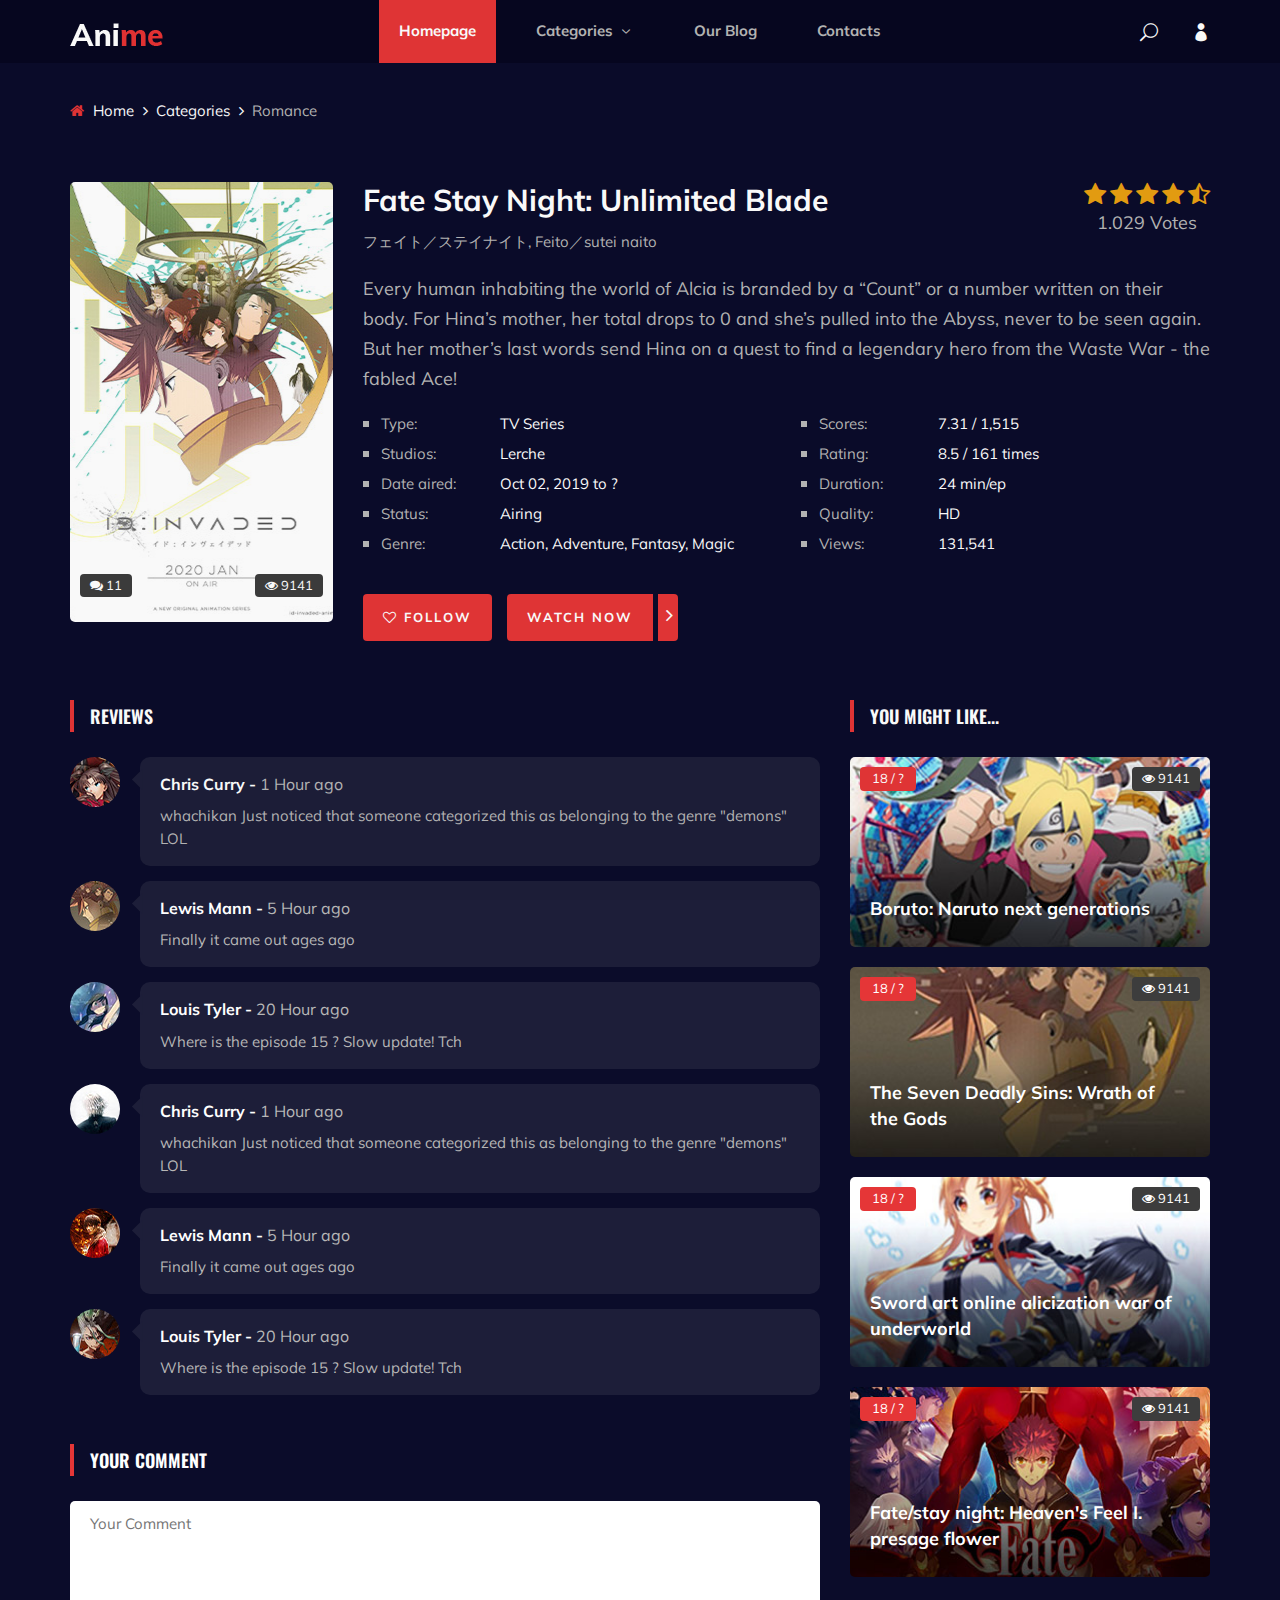
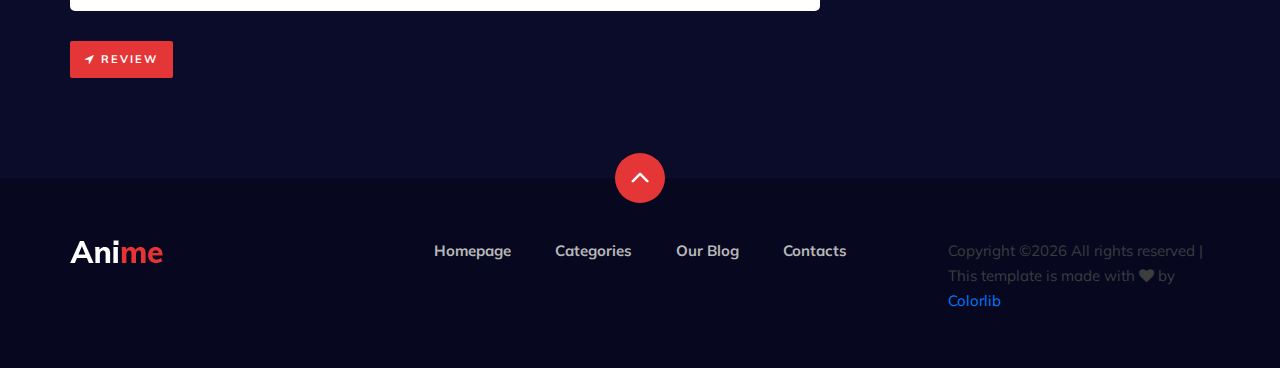
==== anime-main/anime-details.html @ 2449ab78 "editing work" ====
<!DOCTYPE html>
<html lang="zxx">

<head>
    <meta charset="UTF-8">
    <meta name="description" content="Anime Template">
    <meta name="keywords" content="Anime, unica, creative, html">
    <meta name="viewport" content="width=device-width, initial-scale=1.0">
    <meta http-equiv="X-UA-Compatible" content="ie=edge">
    <title>Anime | Template</title>

    <!-- Google Font -->
    <link href="https://fonts.googleapis.com/css2?family=Oswald:wght@300;400;500;600;700&display=swap" rel="stylesheet">
    <link href="https://fonts.googleapis.com/css2?family=Mulish:wght@300;400;500;600;700;800;900&display=swap"
    rel="stylesheet">

    <!-- Css Styles -->
    <link rel="stylesheet" href="css/bootstrap.min.css" type="text/css">
    <link rel="stylesheet" href="css/font-awesome.min.css" type="text/css">
    <link rel="stylesheet" href="css/elegant-icons.css" type="text/css">
    <link rel="stylesheet" href="css/plyr.css" type="text/css">
    <link rel="stylesheet" href="css/nice-select.css" type="text/css">
    <link rel="stylesheet" href="css/owl.carousel.min.css" type="text/css">
    <link rel="stylesheet" href="css/slicknav.min.css" type="text/css">
    <link rel="stylesheet" href="css/style.css" type="text/css">
</head>

<body>
    <!-- Page Preloder -->
    <div id="preloder">
        <div class="loader"></div>
    </div>

    <!-- Header Section Begin -->
    <header class="header">
        <div class="container">
            <div class="row">
                <div class="col-lg-2">
                    <div class="header__logo">
                        <a href="./index.html">
                            <img src="img/logo.png" alt="">
                        </a>
                    </div>
                </div>
                <div class="col-lg-8">
                    <div class="header__nav">
                        <nav class="header__menu mobile-menu">
                            <ul>
                                <li class="active"><a href="./index.html">Homepage</a></li>
                                <li><a href="./categories.html">Categories <span class="arrow_carrot-down"></span></a>
                                    <ul class="dropdown">
                                        <li><a href="./categories.html">Categories</a></li>
                                        <li><a href="./anime-details.html">Anime Details</a></li>
                                        <li><a href="./anime-watching.html">Anime Watching</a></li>
                                        <li><a href="./blog-details.html">Blog Details</a></li>
                                        <li><a href="./signup.html">Sign Up</a></li>
                                        <li><a href="./login.html">Login</a></li>
                                    </ul>
                                </li>
                                <li><a href="./blog.html">Our Blog</a></li>
                                <li><a href="#">Contacts</a></li>
                            </ul>
                        </nav>
                    </div>
                </div>
                <div class="col-lg-2">
                    <div class="header__right">
                        <a href="#" class="search-switch"><span class="icon_search"></span></a>
                        <a href="./login.html"><span class="icon_profile"></span></a>
                    </div>
                </div>
            </div>
            <div id="mobile-menu-wrap"></div>
        </div>
    </header>
    <!-- Header End -->

    <!-- Breadcrumb Begin -->
    <div class="breadcrumb-option">
        <div class="container">
            <div class="row">
                <div class="col-lg-12">
                    <div class="breadcrumb__links">
                        <a href="./index.html"><i class="fa fa-home"></i> Home</a>
                        <a href="./categories.html">Categories</a>
                        <span>Romance</span>
                    </div>
                </div>
            </div>
        </div>
    </div>
    <!-- Breadcrumb End -->

    <!-- Anime Section Begin -->
    <section class="anime-details spad">
        <div class="container">
            <div class="anime__details__content">
                <div class="row">
                    <div class="col-lg-3">
                        <div class="anime__details__pic set-bg" data-setbg="img/anime/details-pic.jpg">
                            <div class="comment"><i class="fa fa-comments"></i> 11</div>
                            <div class="view"><i class="fa fa-eye"></i> 9141</div>
                        </div>
                    </div>
                    <div class="col-lg-9">
                        <div class="anime__details__text">
                            <div class="anime__details__title">
                                <h3>Fate Stay Night: Unlimited Blade</h3>
                                <span>フェイト／ステイナイト, Feito／sutei naito</span>
                            </div>
                            <div class="anime__details__rating">
                                <div class="rating">
                                    <a href="#"><i class="fa fa-star"></i></a>
                                    <a href="#"><i class="fa fa-star"></i></a>
                                    <a href="#"><i class="fa fa-star"></i></a>
                                    <a href="#"><i class="fa fa-star"></i></a>
                                    <a href="#"><i class="fa fa-star-half-o"></i></a>
                                </div>
                                <span>1.029 Votes</span>
                            </div>
                            <p>Every human inhabiting the world of Alcia is branded by a “Count” or a number written on
                                their body. For Hina’s mother, her total drops to 0 and she’s pulled into the Abyss,
                                never to be seen again. But her mother’s last words send Hina on a quest to find a
                            legendary hero from the Waste War - the fabled Ace!</p>
                            <div class="anime__details__widget">
                                <div class="row">
                                    <div class="col-lg-6 col-md-6">
                                        <ul>
                                            <li><span>Type:</span> TV Series</li>
                                            <li><span>Studios:</span> Lerche</li>
                                            <li><span>Date aired:</span> Oct 02, 2019 to ?</li>
                                            <li><span>Status:</span> Airing</li>
                                            <li><span>Genre:</span> Action, Adventure, Fantasy, Magic</li>
                                        </ul>
                                    </div>
                                    <div class="col-lg-6 col-md-6">
                                        <ul>
                                            <li><span>Scores:</span> 7.31 / 1,515</li>
                                            <li><span>Rating:</span> 8.5 / 161 times</li>
                                            <li><span>Duration:</span> 24 min/ep</li>
                                            <li><span>Quality:</span> HD</li>
                                            <li><span>Views:</span> 131,541</li>
                                        </ul>
                                    </div>
                                </div>
                            </div>
                            <div class="anime__details__btn">
                                <a href="#" class="follow-btn"><i class="fa fa-heart-o"></i> Follow</a>
                                <a href="#" class="watch-btn"><span>Watch Now</span> <i
                                    class="fa fa-angle-right"></i></a>
                                </div>
                            </div>
                        </div>
                    </div>
                </div>
                <div class="row">
                    <div class="col-lg-8 col-md-8">
                        <div class="anime__details__review">
                            <div class="section-title">
                                <h5>Reviews</h5>
                            </div>
                            <div class="anime__review__item">
                                <div class="anime__review__item__pic">
                                    <img src="img/anime/review-1.jpg" alt="">
                                </div>
                                <div class="anime__review__item__text">
                                    <h6>Chris Curry - <span>1 Hour ago</span></h6>
                                    <p>whachikan Just noticed that someone categorized this as belonging to the genre
                                    "demons" LOL</p>
                                </div>
                            </div>
                            <div class="anime__review__item">
                                <div class="anime__review__item__pic">
                                    <img src="img/anime/review-2.jpg" alt="">
                                </div>
                                <div class="anime__review__item__text">
                                    <h6>Lewis Mann - <span>5 Hour ago</span></h6>
                                    <p>Finally it came out ages ago</p>
                                </div>
                            </div>
                            <div class="anime__review__item">
                                <div class="anime__review__item__pic">
                                    <img src="img/anime/review-3.jpg" alt="">
                                </div>
                                <div class="anime__review__item__text">
                                    <h6>Louis Tyler - <span>20 Hour ago</span></h6>
                                    <p>Where is the episode 15 ? Slow update! Tch</p>
                                </div>
                            </div>
                            <div class="anime__review__item">
                                <div class="anime__review__item__pic">
                                    <img src="img/anime/review-4.jpg" alt="">
                                </div>
                                <div class="anime__review__item__text">
                                    <h6>Chris Curry - <span>1 Hour ago</span></h6>
                                    <p>whachikan Just noticed that someone categorized this as belonging to the genre
                                    "demons" LOL</p>
                                </div>
                            </div>
                            <div class="anime__review__item">
                                <div class="anime__review__item__pic">
                                    <img src="img/anime/review-5.jpg" alt="">
                                </div>
                                <div class="anime__review__item__text">
                                    <h6>Lewis Mann - <span>5 Hour ago</span></h6>
                                    <p>Finally it came out ages ago</p>
                                </div>
                            </div>
                            <div class="anime__review__item">
                                <div class="anime__review__item__pic">
                                    <img src="img/anime/review-6.jpg" alt="">
                                </div>
                                <div class="anime__review__item__text">
                                    <h6>Louis Tyler - <span>20 Hour ago</span></h6>
                                    <p>Where is the episode 15 ? Slow update! Tch</p>
                                </div>
                            </div>
                        </div>
                        <div class="anime__details__form">
                            <div class="section-title">
                                <h5>Your Comment</h5>
                            </div>
                            <form action="#">
                                <textarea placeholder="Your Comment"></textarea>
                                <button type="submit"><i class="fa fa-location-arrow"></i> Review</button>
                            </form>
                        </div>
                    </div>
                    <div class="col-lg-4 col-md-4">
                        <div class="anime__details__sidebar">
                            <div class="section-title">
                                <h5>you might like...</h5>
                            </div>
                            <div class="product__sidebar__view__item set-bg" data-setbg="img/sidebar/tv-1.jpg">
                                <div class="ep">18 / ?</div>
                                <div class="view"><i class="fa fa-eye"></i> 9141</div>
                                <h5><a href="#">Boruto: Naruto next generations</a></h5>
                            </div>
                            <div class="product__sidebar__view__item set-bg" data-setbg="img/sidebar/tv-2.jpg">
                                <div class="ep">18 / ?</div>
                                <div class="view"><i class="fa fa-eye"></i> 9141</div>
                                <h5><a href="#">The Seven Deadly Sins: Wrath of the Gods</a></h5>
                            </div>
                            <div class="product__sidebar__view__item set-bg" data-setbg="img/sidebar/tv-3.jpg">
                                <div class="ep">18 / ?</div>
                                <div class="view"><i class="fa fa-eye"></i> 9141</div>
                                <h5><a href="#">Sword art online alicization war of underworld</a></h5>
                            </div>
                            <div class="product__sidebar__view__item set-bg" data-setbg="img/sidebar/tv-4.jpg">
                                <div class="ep">18 / ?</div>
                                <div class="view"><i class="fa fa-eye"></i> 9141</div>
                                <h5><a href="#">Fate/stay night: Heaven's Feel I. presage flower</a></h5>
                            </div>
                        </div>
                    </div>
                </div>
            </div>
        </section>
        <!-- Anime Section End -->

        <!-- Footer Section Begin -->
        <footer class="footer">
            <div class="page-up">
                <a href="#" id="scrollToTopButton"><span class="arrow_carrot-up"></span></a>
            </div>
            <div class="container">
                <div class="row">
                    <div class="col-lg-3">
                        <div class="footer__logo">
                            <a href="./index.html"><img src="img/logo.png" alt=""></a>
                        </div>
                    </div>
                    <div class="col-lg-6">
                        <div class="footer__nav">
                            <ul>
                                <li class="active"><a href="./index.html">Homepage</a></li>
                                <li><a href="./categories.html">Categories</a></li>
                                <li><a href="./blog.html">Our Blog</a></li>
                                <li><a href="#">Contacts</a></li>
                            </ul>
                        </div>
                    </div>
                    <div class="col-lg-3">
                        <p><!-- Link back to Colorlib can't be removed. Template is licensed under CC BY 3.0. -->
                          Copyright &copy;<script>document.write(new Date().getFullYear());</script> All rights reserved | This template is made with <i class="fa fa-heart" aria-hidden="true"></i> by <a href="https://colorlib.com" target="_blank">Colorlib</a>
                          <!-- Link back to Colorlib can't be removed. Template is licensed under CC BY 3.0. --></p>

                      </div>
                  </div>
              </div>
          </footer>
          <!-- Footer Section End -->

          <!-- Search model Begin -->
          <div class="search-model">
            <div class="h-100 d-flex align-items-center justify-content-center">
                <div class="search-close-switch"><i class="icon_close"></i></div>
                <form class="search-model-form">
                    <input type="text" id="search-input" placeholder="Search here.....">
                </form>
            </div>
        </div>
        <!-- Search model end -->

        <!-- Js Plugins -->
        <script src="js/jquery-3.3.1.min.js"></script>
        <script src="js/bootstrap.min.js"></script>
        <script src="js/player.js"></script>
        <script src="js/jquery.nice-select.min.js"></script>
        <script src="js/mixitup.min.js"></script>
        <script src="js/jquery.slicknav.js"></script>
        <script src="js/owl.carousel.min.js"></script>
        <script src="js/main.js"></script>

    </body>

    </html>
---- anime-main/css/elegant-icons.css ----
@font-face {
	font-family: 'ElegantIcons';
	src:url('../fonts/ElegantIcons.eot');
	src:url('../fonts/ElegantIcons.eot?#iefix') format('embedded-opentype'),
		url('../fonts/ElegantIcons.woff') format('woff'),
		url('../fonts/ElegantIcons.ttf') format('truetype'),
		url('../fonts/ElegantIcons.svg#ElegantIcons') format('svg');
	font-weight: normal;
	font-style: normal;
}

/* Use the following CSS code if you want to use data attributes for inserting your icons */
[data-icon]:before {
	font-family: 'ElegantIcons';
	content: attr(data-icon);
	speak: none;
	font-weight: normal;
	font-variant: normal;
	text-transform: none;
	line-height: 1;
	-webkit-font-smoothing: antialiased;
	-moz-osx-font-smoothing: grayscale;
}

/* Use the following CSS code if you want to have a class per icon */
/*
Instead of a list of all class selectors,
you can use the generic selector below, but it's slower:
[class*="your-class-prefix"] {
*/
.arrow_up, .arrow_down, .arrow_left, .arrow_right, .arrow_left-up, .arrow_right-up, .arrow_right-down, .arrow_left-down, .arrow-up-down, .arrow_up-down_alt, .arrow_left-right_alt, .arrow_left-right, .arrow_expand_alt2, .arrow_expand_alt, .arrow_condense, .arrow_expand, .arrow_move, .arrow_carrot-up, .arrow_carrot-down, .arrow_carrot-left, .arrow_carrot-right, .arrow_carrot-2up, .arrow_carrot-2down, .arrow_carrot-2left, .arrow_carrot-2right, .arrow_carrot-up_alt2, .arrow_carrot-down_alt2, .arrow_carrot-left_alt2, .arrow_carrot-right_alt2, .arrow_carrot-2up_alt2, .arrow_carrot-2down_alt2, .arrow_carrot-2left_alt2, .arrow_carrot-2right_alt2, .arrow_triangle-up, .arrow_triangle-down, .arrow_triangle-left, .arrow_triangle-right, .arrow_triangle-up_alt2, .arrow_triangle-down_alt2, .arrow_triangle-left_alt2, .arrow_triangle-right_alt2, .arrow_back, .icon_minus-06, .icon_plus, .icon_close, .icon_check, .icon_minus_alt2, .icon_plus_alt2, .icon_close_alt2, .icon_check_alt2, .icon_zoom-out_alt, .icon_zoom-in_alt, .icon_search, .icon_box-empty, .icon_box-selected, .icon_minus-box, .icon_plus-box, .icon_box-checked, .icon_circle-empty, .icon_circle-slelected, .icon_stop_alt2, .icon_stop, .icon_pause_alt2, .icon_pause, .icon_menu, .icon_menu-square_alt2, .icon_menu-circle_alt2, .icon_ul, .icon_ol, .icon_adjust-horiz, .icon_adjust-vert, .icon_document_alt, .icon_documents_alt, .icon_pencil, .icon_pencil-edit_alt, .icon_pencil-edit, .icon_folder-alt, .icon_folder-open_alt, .icon_folder-add_alt, .icon_info_alt, .icon_error-oct_alt, .icon_error-circle_alt, .icon_error-triangle_alt, .icon_question_alt2, .icon_question, .icon_comment_alt, .icon_chat_alt, .icon_vol-mute_alt, .icon_volume-low_alt, .icon_volume-high_alt, .icon_quotations, .icon_quotations_alt2, .icon_clock_alt, .icon_lock_alt, .icon_lock-open_alt, .icon_key_alt, .icon_cloud_alt, .icon_cloud-upload_alt, .icon_cloud-download_alt, .icon_image, .icon_images, .icon_lightbulb_alt, .icon_gift_alt, .icon_house_alt, .icon_genius, .icon_mobile, .icon_tablet, .icon_laptop, .icon_desktop, .icon_camera_alt, .icon_mail_alt, .icon_cone_alt, .icon_ribbon_alt, .icon_bag_alt, .icon_creditcard, .icon_cart_alt, .icon_paperclip, .icon_tag_alt, .icon_tags_alt, .icon_trash_alt, .icon_cursor_alt, .icon_mic_alt, .icon_compass_alt, .icon_pin_alt, .icon_pushpin_alt, .icon_map_alt, .icon_drawer_alt, .icon_toolbox_alt, .icon_book_alt, .icon_calendar, .icon_film, .icon_table, .icon_contacts_alt, .icon_headphones, .icon_lifesaver, .icon_piechart, .icon_refresh, .icon_link_alt, .icon_link, .icon_loading, .icon_blocked, .icon_archive_alt, .icon_heart_alt, .icon_star_alt, .icon_star-half_alt, .icon_star, .icon_star-half, .icon_tools, .icon_tool, .icon_cog, .icon_cogs, .arrow_up_alt, .arrow_down_alt, .arrow_left_alt, .arrow_right_alt, .arrow_left-up_alt, .arrow_right-up_alt, .arrow_right-down_alt, .arrow_left-down_alt, .arrow_condense_alt, .arrow_expand_alt3, .arrow_carrot_up_alt, .arrow_carrot-down_alt, .arrow_carrot-left_alt, .arrow_carrot-right_alt, .arrow_carrot-2up_alt, .arrow_carrot-2dwnn_alt, .arrow_carrot-2left_alt, .arrow_carrot-2right_alt, .arrow_triangle-up_alt, .arrow_triangle-down_alt, .arrow_triangle-left_alt, .arrow_triangle-right_alt, .icon_minus_alt, .icon_plus_alt, .icon_close_alt, .icon_check_alt, .icon_zoom-out, .icon_zoom-in, .icon_stop_alt, .icon_menu-square_alt, .icon_menu-circle_alt, .icon_document, .icon_documents, .icon_pencil_alt, .icon_folder, .icon_folder-open, .icon_folder-add, .icon_folder_upload, .icon_folder_download, .icon_info, .icon_error-circle, .icon_error-oct, .icon_error-triangle, .icon_question_alt, .icon_comment, .icon_chat, .icon_vol-mute, .icon_volume-low, .icon_volume-high, .icon_quotations_alt, .icon_clock, .icon_lock, .icon_lock-open, .icon_key, .icon_cloud, .icon_cloud-upload, .icon_cloud-download, .icon_lightbulb, .icon_gift, .icon_house, .icon_camera, .icon_mail, .icon_cone, .icon_ribbon, .icon_bag, .icon_cart, .icon_tag, .icon_tags, .icon_trash, .icon_cursor, .icon_mic, .icon_compass, .icon_pin, .icon_pushpin, .icon_map, .icon_drawer, .icon_toolbox, .icon_book, .icon_contacts, .icon_archive, .icon_heart, .icon_profile, .icon_group, .icon_grid-2x2, .icon_grid-3x3, .icon_music, .icon_pause_alt, .icon_phone, .icon_upload, .icon_download, .social_facebook, .social_twitter, .social_pinterest, .social_googleplus, .social_tumblr, .social_tumbleupon, .social_wordpress, .social_instagram, .social_dribbble, .social_vimeo, .social_linkedin, .social_rss, .social_deviantart, .social_share, .social_myspace, .social_skype, .social_youtube, .social_picassa, .social_googledrive, .social_flickr, .social_blogger, .social_spotify, .social_delicious, .social_facebook_circle, .social_twitter_circle, .social_pinterest_circle, .social_googleplus_circle, .social_tumblr_circle, .social_stumbleupon_circle, .social_wordpress_circle, .social_instagram_circle, .social_dribbble_circle, .social_vimeo_circle, .social_linkedin_circle, .social_rss_circle, .social_deviantart_circle, .social_share_circle, .social_myspace_circle, .social_skype_circle, .social_youtube_circle, .social_picassa_circle, .social_googledrive_alt2, .social_flickr_circle, .social_blogger_circle, .social_spotify_circle, .social_delicious_circle, .social_facebook_square, .social_twitter_square, .social_pinterest_square, .social_googleplus_square, .social_tumblr_square, .social_stumbleupon_square, .social_wordpress_square, .social_instagram_square, .social_dribbble_square, .social_vimeo_square, .social_linkedin_square, .social_rss_square, .social_deviantart_square, .social_share_square, .social_myspace_square, .social_skype_square, .social_youtube_square, .social_picassa_square, .social_googledrive_square, .social_flickr_square, .social_blogger_square, .social_spotify_square, .social_delicious_square, .icon_printer, .icon_calulator, .icon_building, .icon_floppy, .icon_drive, .icon_search-2, .icon_id, .icon_id-2, .icon_puzzle, .icon_like, .icon_dislike, .icon_mug, .icon_currency, .icon_wallet, .icon_pens, .icon_easel, .icon_flowchart, .icon_datareport, .icon_briefcase, .icon_shield, .icon_percent, .icon_globe, .icon_globe-2, .icon_target, .icon_hourglass, .icon_balance, .icon_rook, .icon_printer-alt, .icon_calculator_alt, .icon_building_alt, .icon_floppy_alt, .icon_drive_alt, .icon_search_alt, .icon_id_alt, .icon_id-2_alt, .icon_puzzle_alt, .icon_like_alt, .icon_dislike_alt, .icon_mug_alt, .icon_currency_alt, .icon_wallet_alt, .icon_pens_alt, .icon_easel_alt, .icon_flowchart_alt, .icon_datareport_alt, .icon_briefcase_alt, .icon_shield_alt, .icon_percent_alt, .icon_globe_alt, .icon_clipboard {
	font-family: 'ElegantIcons';
	speak: none;
	font-style: normal;
	font-weight: normal;
	font-variant: normal;
	text-transform: none;
	line-height: 1;
	-webkit-font-smoothing: antialiased;
}
.arrow_up:before {
	content: "\21";
}
.arrow_down:before {
	content: "\22";
}
.arrow_left:before {
	content: "\23";
}
.arrow_right:before {
	content: "\24";
}
.arrow_left-up:before {
	content: "\25";
}
.arrow_right-up:before {
	content: "\26";
}
.arrow_right-down:before {
	content: "\27";
}
.arrow_left-down:before {
	content: "\28";
}
.arrow-up-down:before {
	content: "\29";
}
.arrow_up-down_alt:before {
	content: "\2a";
}
.arrow_left-right_alt:before {
	content: "\2b";
}
.arrow_left-right:before {
	content: "\2c";
}
.arrow_expand_alt2:before {
	content: "\2d";
}
.arrow_expand_alt:before {
	content: "\2e";
}
.arrow_condense:before {
	content: "\2f";
}
.arrow_expand:before {
	content: "\30";
}
.arrow_move:before {
	content: "\31";
}
.arrow_carrot-up:before {
	content: "\32";
}
.arrow_carrot-down:before {
	content: "\33";
}
.arrow_carrot-left:before {
	content: "\34";
}
.arrow_carrot-right:before {
	content: "\35";
}
.arrow_carrot-2up:before {
	content: "\36";
}
.arrow_carrot-2down:before {
	content: "\37";
}
.arrow_carrot-2left:before {
	content: "\38";
}
.arrow_carrot-2right:before {
	content: "\39";
}
.arrow_carrot-up_alt2:before {
	content: "\3a";
}
.arrow_carrot-down_alt2:before {
	content: "\3b";
}
.arrow_carrot-left_alt2:before {
	content: "\3c";
}
.arrow_carrot-right_alt2:before {
	content: "\3d";
}
.arrow_carrot-2up_alt2:before {
	content: "\3e";
}
.arrow_carrot-2down_alt2:before {
	content: "\3f";
}
.arrow_carrot-2left_alt2:before {
	content: "\40";
}
.arrow_carrot-2right_alt2:before {
	content: "\41";
}
.arrow_triangle-up:before {
	content: "\42";
}
.arrow_triangle-down:before {
	content: "\43";
}
.arrow_triangle-left:before {
	content: "\44";
}
.arrow_triangle-right:before {
	content: "\45";
}
.arrow_triangle-up_alt2:before {
	content: "\46";
}
.arrow_triangle-down_alt2:before {
	content: "\47";
}
.arrow_triangle-left_alt2:before {
	content: "\48";
}
.arrow_triangle-right_alt2:before {
	content: "\49";
}
.arrow_back:before {
	content: "\4a";
}
.icon_minus-06:before {
	content: "\4b";
}
.icon_plus:before {
	content: "\4c";
}
.icon_close:before {
	content: "\4d";
}
.icon_check:before {
	content: "\4e";
}
.icon_minus_alt2:before {
	content: "\4f";
}
.icon_plus_alt2:before {
	content: "\50";
}
.icon_close_alt2:before {
	content: "\51";
}
.icon_check_alt2:before {
	content: "\52";
}
.icon_zoom-out_alt:before {
	content: "\53";
}
.icon_zoom-in_alt:before {
	content: "\54";
}
.icon_search:before {
	content: "\55";
}
.icon_box-empty:before {
	content: "\56";
}
.icon_box-selected:before {
	content: "\57";
}
.icon_minus-box:before {
	content: "\58";
}
.icon_plus-box:before {
	content: "\59";
}
.icon_box-checked:before {
	content: "\5a";
}
.icon_circle-empty:before {
	content: "\5b";
}
.icon_circle-slelected:before {
	content: "\5c";
}
.icon_stop_alt2:before {
	content: "\5d";
}
.icon_stop:before {
	content: "\5e";
}
.icon_pause_alt2:before {
	content: "\5f";
}
.icon_pause:before {
	content: "\60";
}
.icon_menu:before {
	content: "\61";
}
.icon_menu-square_alt2:before {
	content: "\62";
}
.icon_menu-circle_alt2:before {
	content: "\63";
}
.icon_ul:before {
	content: "\64";
}
.icon_ol:before {
	content: "\65";
}
.icon_adjust-horiz:before {
	content: "\66";
}
.icon_adjust-vert:before {
	content: "\67";
}
.icon_document_alt:before {
	content: "\68";
}
.icon_documents_alt:before {
	content: "\69";
}
.icon_pencil:before {
	content: "\6a";
}
.icon_pencil-edit_alt:before {
	content: "\6b";
}
.icon_pencil-edit:before {
	content: "\6c";
}
.icon_folder-alt:before {
	content: "\6d";
}
.icon_folder-open_alt:before {
	content: "\6e";
}
.icon_folder-add_alt:before {
	content: "\6f";
}
.icon_info_alt:before {
	content: "\70";
}
.icon_error-oct_alt:before {
	content: "\71";
}
.icon_error-circle_alt:before {
	content: "\72";
}
.icon_error-triangle_alt:before {
	content: "\73";
}
.icon_question_alt2:before {
	content: "\74";
}
.icon_question:before {
	content: "\75";
}
.icon_comment_alt:before {
	content: "\76";
}
.icon_chat_alt:before {
	content: "\77";
}
.icon_vol-mute_alt:before {
	content: "\78";
}
.icon_volume-low_alt:before {
	content: "\79";
}
.icon_volume-high_alt:before {
	content: "\7a";
}
.icon_quotations:before {
	content: "\7b";
}
.icon_quotations_alt2:before {
	content: "\7c";
}
.icon_clock_alt:before {
	content: "\7d";
}
.icon_lock_alt:before {
	content: "\7e";
}
.icon_lock-open_alt:before {
	content: "\e000";
}
.icon_key_alt:before {
	content: "\e001";
}
.icon_cloud_alt:before {
	content: "\e002";
}
.icon_cloud-upload_alt:before {
	content: "\e003";
}
.icon_cloud-download_alt:before {
	content: "\e004";
}
.icon_image:before {
	content: "\e005";
}
.icon_images:before {
	content: "\e006";
}
.icon_lightbulb_alt:before {
	content: "\e007";
}
.icon_gift_alt:before {
	content: "\e008";
}
.icon_house_alt:before {
	content: "\e009";
}
.icon_genius:before {
	content: "\e00a";
}
.icon_mobile:before {
	content: "\e00b";
}
.icon_tablet:before {
	content: "\e00c";
}
.icon_laptop:before {
	content: "\e00d";
}
.icon_desktop:before {
	content: "\e00e";
}
.icon_camera_alt:before {
	content: "\e00f";
}
.icon_mail_alt:before {
	content: "\e010";
}
.icon_cone_alt:before {
	content: "\e011";
}
.icon_ribbon_alt:before {
	content: "\e012";
}
.icon_bag_alt:before {
	content: "\e013";
}
.icon_creditcard:before {
	content: "\e014";
}
.icon_cart_alt:before {
	content: "\e015";
}
.icon_paperclip:before {
	content: "\e016";
}
.icon_tag_alt:before {
	content: "\e017";
}
.icon_tags_alt:before {
	content: "\e018";
}
.icon_trash_alt:before {
	content: "\e019";
}
.icon_cursor_alt:before {
	content: "\e01a";
}
.icon_mic_alt:before {
	content: "\e01b";
}
.icon_compass_alt:before {
	content: "\e01c";
}
.icon_pin_alt:before {
	content: "\e01d";
}
.icon_pushpin_alt:before {
	content: "\e01e";
}
.icon_map_alt:before {
	content: "\e01f";
}
.icon_drawer_alt:before {
	content: "\e020";
}
.icon_toolbox_alt:before {
	content: "\e021";
}
.icon_book_alt:before {
	content: "\e022";
}
.icon_calendar:before {
	content: "\e023";
}
.icon_film:before {
	content: "\e024";
}
.icon_table:before {
	content: "\e025";
}
.icon_contacts_alt:before {
	content: "\e026";
}
.icon_headphones:before {
	content: "\e027";
}
.icon_lifesaver:before {
	content: "\e028";
}
.icon_piechart:before {
	content: "\e029";
}
.icon_refresh:before {
	content: "\e02a";
}
.icon_link_alt:before {
	content: "\e02b";
}
.icon_link:before {
	content: "\e02c";
}
.icon_loading:before {
	content: "\e02d";
}
.icon_blocked:before {
	content: "\e02e";
}
.icon_archive_alt:before {
	content: "\e02f";
}
.icon_heart_alt:before {
	content: "\e030";
}
.icon_star_alt:before {
	content: "\e031";
}
.icon_star-half_alt:before {
	content: "\e032";
}
.icon_star:before {
	content: "\e033";
}
.icon_star-half:before {
	content: "\e034";
}
.icon_tools:before {
	content: "\e035";
}
.icon_tool:before {
	content: "\e036";
}
.icon_cog:before {
	content: "\e037";
}
.icon_cogs:before {
	content: "\e038";
}
.arrow_up_alt:before {
	content: "\e039";
}
.arrow_down_alt:before {
	content: "\e03a";
}
.arrow_left_alt:before {
	content: "\e03b";
}
.arrow_right_alt:before {
	content: "\e03c";
}
.arrow_left-up_alt:before {
	content: "\e03d";
}
.arrow_right-up_alt:before {
	content: "\e03e";
}
.arrow_right-down_alt:before {
	content: "\e03f";
}
.arrow_left-down_alt:before {
	content: "\e040";
}
.arrow_condense_alt:before {
	content: "\e041";
}
.arrow_expand_alt3:before {
	content: "\e042";
}
.arrow_carrot_up_alt:before {
	content: "\e043";
}
.arrow_carrot-down_alt:before {
	content: "\e044";
}
.arrow_carrot-left_alt:before {
	content: "\e045";
}
.arrow_carrot-right_alt:before {
	content: "\e046";
}
.arrow_carrot-2up_alt:before {
	content: "\e047";
}
.arrow_carrot-2dwnn_alt:before {
	content: "\e048";
}
.arrow_carrot-2left_alt:before {
	content: "\e049";
}
.arrow_carrot-2right_alt:before {
	content: "\e04a";
}
.arrow_triangle-up_alt:before {
	content: "\e04b";
}
.arrow_triangle-down_alt:before {
	content: "\e04c";
}
.arrow_triangle-left_alt:before {
	content: "\e04d";
}
.arrow_triangle-right_alt:before {
	content: "\e04e";
}
.icon_minus_alt:before {
	content: "\e04f";
}
.icon_plus_alt:before {
	content: "\e050";
}
.icon_close_alt:before {
	content: "\e051";
}
.icon_check_alt:before {
	content: "\e052";
}
.icon_zoom-out:before {
	content: "\e053";
}
.icon_zoom-in:before {
	content: "\e054";
}
.icon_stop_alt:before {
	content: "\e055";
}
.icon_menu-square_alt:before {
	content: "\e056";
}
.icon_menu-circle_alt:before {
	content: "\e057";
}
.icon_document:before {
	content: "\e058";
}
.icon_documents:before {
	content: "\e059";
}
.icon_pencil_alt:before {
	content: "\e05a";
}
.icon_folder:before {
	content: "\e05b";
}
.icon_folder-open:before {
	content: "\e05c";
}
.icon_folder-add:before {
	content: "\e05d";
}
.icon_folder_upload:before {
	content: "\e05e";
}
.icon_folder_download:before {
	content: "\e05f";
}
.icon_info:before {
	content: "\e060";
}
.icon_error-circle:before {
	content: "\e061";
}
.icon_error-oct:before {
	content: "\e062";
}
.icon_error-triangle:before {
	content: "\e063";
}
.icon_question_alt:before {
	content: "\e064";
}
.icon_comment:before {
	content: "\e065";
}
.icon_chat:before {
	content: "\e066";
}
.icon_vol-mute:before {
	content: "\e067";
}
.icon_volume-low:before {
	content: "\e068";
}
.icon_volume-high:before {
	content: "\e069";
}
.icon_quotations_alt:before {
	content: "\e06a";
}
.icon_clock:before {
	content: "\e06b";
}
.icon_lock:before {
	content: "\e06c";
}
.icon_lock-open:before {
	content: "\e06d";
}
.icon_key:before {
	content: "\e06e";
}
.icon_cloud:before {
	content: "\e06f";
}
.icon_cloud-upload:before {
	content: "\e070";
}
.icon_cloud-download:before {
	content: "\e071";
}
.icon_lightbulb:before {
	content: "\e072";
}
.icon_gift:before {
	content: "\e073";
}
.icon_house:before {
	content: "\e074";
}
.icon_camera:before {
	content: "\e075";
}
.icon_mail:before {
	content: "\e076";
}
.icon_cone:before {
	content: "\e077";
}
.icon_ribbon:before {
	content: "\e078";
}
.icon_bag:before {
	content: "\e079";
}
.icon_cart:before {
	content: "\e07a";
}
.icon_tag:before {
	content: "\e07b";
}
.icon_tags:before {
	content: "\e07c";
}
.icon_trash:before {
	content: "\e07d";
}
.icon_cursor:before {
	content: "\e07e";
}
.icon_mic:before {
	content: "\e07f";
}
.icon_compass:before {
	content: "\e080";
}
.icon_pin:before {
	content: "\e081";
}
.icon_pushpin:before {
	content: "\e082";
}
.icon_map:before {
	content: "\e083";
}
.icon_drawer:before {
	content: "\e084";
}
.icon_toolbox:before {
	content: "\e085";
}
.icon_book:before {
	content: "\e086";
}
.icon_contacts:before {
	content: "\e087";
}
.icon_archive:before {
	content: "\e088";
}
.icon_heart:before {
	content: "\e089";
}
.icon_profile:before {
	content: "\e08a";
}
.icon_group:before {
	content: "\e08b";
}
.icon_grid-2x2:before {
	content: "\e08c";
}
.icon_grid-3x3:before {
	content: "\e08d";
}
.icon_music:before {
	content: "\e08e";
}
.icon_pause_alt:before {
	content: "\e08f";
}
.icon_phone:before {
	content: "\e090";
}
.icon_upload:before {
	content: "\e091";
}
.icon_download:before {
	content: "\e092";
}
.social_facebook:before {
	content: "\e093";
}
.social_twitter:before {
	content: "\e094";
}
.social_pinterest:before {
	content: "\e095";
}
.social_googleplus:before {
	content: "\e096";
}
.social_tumblr:before {
	content: "\e097";
}
.social_tumbleupon:before {
	content: "\e098";
}
.social_wordpress:before {
	content: "\e099";
}
.social_instagram:before {
	content: "\e09a";
}
.social_dribbble:before {
	content: "\e09b";
}
.social_vimeo:before {
	content: "\e09c";
}
.social_linkedin:before {
	content: "\e09d";
}
.social_rss:before {
	content: "\e09e";
}
.social_deviantart:before {
	content: "\e09f";
}
.social_share:before {
	content: "\e0a0";
}
.social_myspace:before {
	content: "\e0a1";
}
.social_skype:before {
	content: "\e0a2";
}
.social_youtube:before {
	content: "\e0a3";
}
.social_picassa:before {
	content: "\e0a4";
}
.social_googledrive:before {
	content: "\e0a5";
}
.social_flickr:before {
	content: "\e0a6";
}
.social_blogger:before {
	content: "\e0a7";
}
.social_spotify:before {
	content: "\e0a8";
}
.social_delicious:before {
	content: "\e0a9";
}
.social_facebook_circle:before {
	content: "\e0aa";
}
.social_twitter_circle:before {
	content: "\e0ab";
}
.social_pinterest_circle:before {
	content: "\e0ac";
}
.social_googleplus_circle:before {
	content: "\e0ad";
}
.social_tumblr_circle:before {
	content: "\e0ae";
}
.social_stumbleupon_circle:before {
	content: "\e0af";
}
.social_wordpress_circle:before {
	content: "\e0b0";
}
.social_instagram_circle:before {
	content: "\e0b1";
}
.social_dribbble_circle:before {
	content: "\e0b2";
}
.social_vimeo_circle:before {
	content: "\e0b3";
}
.social_linkedin_circle:before {
	content: "\e0b4";
}
.social_rss_circle:before {
	content: "\e0b5";
}
.social_deviantart_circle:before {
	content: "\e0b6";
}
.social_share_circle:before {
	content: "\e0b7";
}
.social_myspace_circle:before {
	content: "\e0b8";
}
.social_skype_circle:before {
	content: "\e0b9";
}
.social_youtube_circle:before {
	content: "\e0ba";
}
.social_picassa_circle:before {
	content: "\e0bb";
}
.social_googledrive_alt2:before {
	content: "\e0bc";
}
.social_flickr_circle:before {
	content: "\e0bd";
}
.social_blogger_circle:before {
	content: "\e0be";
}
.social_spotify_circle:before {
	content: "\e0bf";
}
.social_delicious_circle:before {
	content: "\e0c0";
}
.social_facebook_square:before {
	content: "\e0c1";
}
.social_twitter_square:before {
	content: "\e0c2";
}
.social_pinterest_square:before {
	content: "\e0c3";
}
.social_googleplus_square:before {
	content: "\e0c4";
}
.social_tumblr_square:before {
	content: "\e0c5";
}
.social_stumbleupon_square:before {
	content: "\e0c6";
}
.social_wordpress_square:before {
	content: "\e0c7";
}
.social_instagram_square:before {
	content: "\e0c8";
}
.social_dribbble_square:before {
	content: "\e0c9";
}
.social_vimeo_square:before {
	content: "\e0ca";
}
.social_linkedin_square:before {
	content: "\e0cb";
}
.social_rss_square:before {
	content: "\e0cc";
}
.social_deviantart_square:before {
	content: "\e0cd";
}
.social_share_square:before {
	content: "\e0ce";
}
.social_myspace_square:before {
	content: "\e0cf";
}
.social_skype_square:before {
	content: "\e0d0";
}
.social_youtube_square:before {
	content: "\e0d1";
}
.social_picassa_square:before {
	content: "\e0d2";
}
.social_googledrive_square:before {
	content: "\e0d3";
}
.social_flickr_square:before {
	content: "\e0d4";
}
.social_blogger_square:before {
	content: "\e0d5";
}
.social_spotify_square:before {
	content: "\e0d6";
}
.social_delicious_square:before {
	content: "\e0d7";
}
.icon_printer:before {
	content: "\e103";
}
.icon_calulator:before {
	content: "\e0ee";
}
.icon_building:before {
	content: "\e0ef";
}
.icon_floppy:before {
	content: "\e0e8";
}
.icon_drive:before {
	content: "\e0ea";
}
.icon_search-2:before {
	content: "\e101";
}
.icon_id:before {
	content: "\e107";
}
.icon_id-2:before {
	content: "\e108";
}
.icon_puzzle:before {
	content: "\e102";
}
.icon_like:before {
	content: "\e106";
}
.icon_dislike:before {
	content: "\e0eb";
}
.icon_mug:before {
	content: "\e105";
}
.icon_currency:before {
	content: "\e0ed";
}
.icon_wallet:before {
	content: "\e100";
}
.icon_pens:before {
	content: "\e104";
}
.icon_easel:before {
	content: "\e0e9";
}
.icon_flowchart:before {
	content: "\e109";
}
.icon_datareport:before {
	content: "\e0ec";
}
.icon_briefcase:before {
	content: "\e0fe";
}
.icon_shield:before {
	content: "\e0f6";
}
.icon_percent:before {
	content: "\e0fb";
}
.icon_globe:before {
	content: "\e0e2";
}
.icon_globe-2:before {
	content: "\e0e3";
}
.icon_target:before {
	content: "\e0f5";
}
.icon_hourglass:before {
	content: "\e0e1";
}
.icon_balance:before {
	content: "\e0ff";
}
.icon_rook:before {
	content: "\e0f8";
}
.icon_printer-alt:before {
	content: "\e0fa";
}
.icon_calculator_alt:before {
	content: "\e0e7";
}
.icon_building_alt:before {
	content: "\e0fd";
}
.icon_floppy_alt:before {
	content: "\e0e4";
}
.icon_drive_alt:before {
	content: "\e0e5";
}
.icon_search_alt:before {
	content: "\e0f7";
}
.icon_id_alt:before {
	content: "\e0e0";
}
.icon_id-2_alt:before {
	content: "\e0fc";
}
.icon_puzzle_alt:before {
	content: "\e0f9";
}
.icon_like_alt:before {
	content: "\e0dd";
}
.icon_dislike_alt:before {
	content: "\e0f1";
}
.icon_mug_alt:before {
	content: "\e0dc";
}
.icon_currency_alt:before {
	content: "\e0f3";
}
.icon_wallet_alt:before {
	content: "\e0d8";
}
.icon_pens_alt:before {
	content: "\e0db";
}
.icon_easel_alt:before {
	content: "\e0f0";
}
.icon_flowchart_alt:before {
	content: "\e0df";
}
.icon_datareport_alt:before {
	content: "\e0f2";
}
.icon_briefcase_alt:before {
	content: "\e0f4";
}
.icon_shield_alt:before {
	content: "\e0d9";
}
.icon_percent_alt:before {
	content: "\e0da";
}
.icon_globe_alt:before {
	content: "\e0de";
}
.icon_clipboard:before {
	content: "\e0e6";
}


	.glyph {
		float: left;
		text-align: center;
		padding: .75em;
		margin: .4em 1.5em .75em 0;
		width: 6em;
text-shadow: none;
	}
        .glyph_big {
        font-size: 128px;
        color: #59c5dc;
        float: left;
        margin-right: 20px;
        }

        .glyph div { padding-bottom: 10px;}

	.glyph input {
		font-family: consolas, monospace;
		font-size: 12px;
		width: 100%;
		text-align: center;
		border: 0;
		box-shadow: 0 0 0 1px #ccc;
		padding: .2em;
                -moz-border-radius: 5px;
                -webkit-border-radius: 5px;
	}
	.centered {
		margin-left: auto;
		margin-right: auto;
	}
	.glyph .fs1 {
		font-size: 2em;
	}
---- anime-main/css/plyr.css ----
@keyframes plyr-progress{to{background-position:25px 0;background-position:var(--plyr-progress-loading-size,25px) 0}}@keyframes plyr-popup{0%{opacity:.5;transform:translateY(10px)}to{opacity:1;transform:translateY(0)}}@keyframes plyr-fade-in{from{opacity:0}to{opacity:1}}.plyr{-moz-osx-font-smoothing:grayscale;-webkit-font-smoothing:antialiased;align-items:center;direction:ltr;display:flex;flex-direction:column;font-family:inherit;font-family:var(--plyr-font-family,inherit);font-variant-numeric:tabular-nums;font-weight:400;font-weight:var(--plyr-font-weight-regular,400);height:100%;line-height:1.7;line-height:var(--plyr-line-height,1.7);max-width:100%;min-width:200px;position:relative;text-shadow:none;transition:box-shadow .3s ease;z-index:0}.plyr audio,.plyr iframe,.plyr video{display:block;height:100%;width:100%}.plyr button{font:inherit;line-height:inherit;width:auto}.plyr:focus{outline:0}.plyr--full-ui{box-sizing:border-box}.plyr--full-ui *,.plyr--full-ui ::after,.plyr--full-ui ::before{box-sizing:inherit}.plyr--full-ui a,.plyr--full-ui button,.plyr--full-ui input,.plyr--full-ui label{touch-action:manipulation}.plyr__badge{background:#4a5464;background:var(--plyr-badge-background,#4a5464);border-radius:2px;border-radius:var(--plyr-badge-border-radius,2px);color:#fff;color:var(--plyr-badge-text-color,#fff);font-size:9px;font-size:var(--plyr-font-size-badge,9px);line-height:1;padding:3px 4px}.plyr--full-ui ::-webkit-media-text-track-container{display:none}.plyr__captions{animation:plyr-fade-in .3s ease;bottom:0;display:none;font-size:13px;font-size:var(--plyr-font-size-small,13px);left:0;padding:10px;padding:var(--plyr-control-spacing,10px);position:absolute;text-align:center;transition:transform .4s ease-in-out;width:100%}.plyr__captions span:empty{display:none}@media (min-width:480px){.plyr__captions{font-size:15px;font-size:var(--plyr-font-size-base,15px);padding:calc(10px * 2);padding:calc(var(--plyr-control-spacing,10px) * 2)}}@media (min-width:768px){.plyr__captions{font-size:18px;font-size:var(--plyr-font-size-large,18px)}}.plyr--captions-active .plyr__captions{display:block}.plyr:not(.plyr--hide-controls) .plyr__controls:not(:empty)~.plyr__captions{transform:translateY(calc(10px * -4));transform:translateY(calc(var(--plyr-control-spacing,10px) * -4))}.plyr__caption{background:rgba(0,0,0,.8);background:var(--plyr-captions-background,rgba(0,0,0,.8));border-radius:2px;-webkit-box-decoration-break:clone;box-decoration-break:clone;color:#fff;color:var(--plyr-captions-text-color,#fff);line-height:185%;padding:.2em .5em;white-space:pre-wrap}.plyr__caption div{display:inline}.plyr__control{background:0 0;border:0;border-radius:3px;border-radius:var(--plyr-control-radius,3px);color:inherit;cursor:pointer;flex-shrink:0;overflow:visible;padding:calc(10px * .7);padding:calc(var(--plyr-control-spacing,10px) * .7);position:relative;transition:all .3s ease}.plyr__control svg{display:block;fill:currentColor;height:18px;height:var(--plyr-control-icon-size,18px);pointer-events:none;width:18px;width:var(--plyr-control-icon-size,18px)}.plyr__control:focus{outline:0}.plyr__control.plyr__tab-focus{outline-color:#00b3ff;outline-color:var(--plyr-tab-focus-color,var(--plyr-color-main,var(--plyr-color-main,#00b3ff)));outline-offset:2px;outline-style:dotted;outline-width:3px}a.plyr__control{text-decoration:none}a.plyr__control::after,a.plyr__control::before{display:none}.plyr__control.plyr__control--pressed .icon--not-pressed,.plyr__control.plyr__control--pressed .label--not-pressed,.plyr__control:not(.plyr__control--pressed) .icon--pressed,.plyr__control:not(.plyr__control--pressed) .label--pressed{display:none}.plyr--full-ui ::-webkit-media-controls{display:none}.plyr__controls{align-items:center;display:flex;justify-content:flex-end;text-align:center}.plyr__controls .plyr__progress__container{flex:1;min-width:0}.plyr__controls .plyr__controls__item{margin-left:calc(10px / 4);margin-left:calc(var(--plyr-control-spacing,10px)/ 4)}.plyr__controls .plyr__controls__item:first-child{margin-left:0;margin-right:auto}.plyr__controls .plyr__controls__item.plyr__progress__container{padding-left:calc(10px / 4);padding-left:calc(var(--plyr-control-spacing,10px)/ 4)}.plyr__controls .plyr__controls__item.plyr__time{padding:0 calc(10px / 2);padding:0 calc(var(--plyr-control-spacing,10px)/ 2)}.plyr__controls .plyr__controls__item.plyr__progress__container:first-child,.plyr__controls .plyr__controls__item.plyr__time+.plyr__time,.plyr__controls .plyr__controls__item.plyr__time:first-child{padding-left:0}.plyr__controls:empty{display:none}.plyr [data-plyr=airplay],.plyr [data-plyr=captions],.plyr [data-plyr=fullscreen],.plyr [data-plyr=pip]{display:none}.plyr--airplay-supported [data-plyr=airplay],.plyr--captions-enabled [data-plyr=captions],.plyr--fullscreen-enabled [data-plyr=fullscreen],.plyr--pip-supported [data-plyr=pip]{display:inline-block}.plyr__menu{display:flex;position:relative}.plyr__menu .plyr__control svg{transition:transform .3s ease}.plyr__menu .plyr__control[aria-expanded=true] svg{transform:rotate(90deg)}.plyr__menu .plyr__control[aria-expanded=true] .plyr__tooltip{display:none}.plyr__menu__container{animation:plyr-popup .2s ease;background:rgba(255,255,255,.9);background:var(--plyr-menu-background,rgba(255,255,255,.9));border-radius:4px;bottom:100%;box-shadow:0 1px 2px rgba(0,0,0,.15);box-shadow:var(--plyr-menu-shadow,0 1px 2px rgba(0,0,0,.15));color:#4a5464;color:var(--plyr-menu-color,#4a5464);font-size:15px;font-size:var(--plyr-font-size-base,15px);margin-bottom:10px;position:absolute;right:-3px;text-align:left;white-space:nowrap;z-index:3}.plyr__menu__container>div{overflow:hidden;transition:height .35s cubic-bezier(.4,0,.2,1),width .35s cubic-bezier(.4,0,.2,1)}.plyr__menu__container::after{border:4px solid transparent;border:var(--plyr-menu-arrow-size,4px) solid transparent;border-top-color:rgba(255,255,255,.9);border-top-color:var(--plyr-menu-background,rgba(255,255,255,.9));content:'';height:0;position:absolute;right:calc(((18px / 2) + calc(10px * .7)) - (4px / 2));right:calc(((var(--plyr-control-icon-size,18px)/ 2) + calc(var(--plyr-control-spacing,10px) * .7)) - (var(--plyr-menu-arrow-size,4px)/ 2));top:100%;width:0}.plyr__menu__container [role=menu]{padding:calc(10px * .7);padding:calc(var(--plyr-control-spacing,10px) * .7)}.plyr__menu__container [role=menuitem],.plyr__menu__container [role=menuitemradio]{margin-top:2px}.plyr__menu__container [role=menuitem]:first-child,.plyr__menu__container [role=menuitemradio]:first-child{margin-top:0}.plyr__menu__container .plyr__control{align-items:center;color:#4a5464;color:var(--plyr-menu-color,#4a5464);display:flex;font-size:13px;font-size:var(--plyr-font-size-menu,var(--plyr-font-size-small,13px));padding-bottom:calc(calc(10px * .7)/ 1.5);padding-bottom:calc(calc(var(--plyr-control-spacing,10px) * .7)/ 1.5);padding-left:calc(calc(10px * .7) * 1.5);padding-left:calc(calc(var(--plyr-control-spacing,10px) * .7) * 1.5);padding-right:calc(calc(10px * .7) * 1.5);padding-right:calc(calc(var(--plyr-control-spacing,10px) * .7) * 1.5);padding-top:calc(calc(10px * .7)/ 1.5);padding-top:calc(calc(var(--plyr-control-spacing,10px) * .7)/ 1.5);-webkit-user-select:none;-ms-user-select:none;user-select:none;width:100%}.plyr__menu__container .plyr__control>span{align-items:inherit;display:flex;width:100%}.plyr__menu__container .plyr__control::after{border:4px solid transparent;border:var(--plyr-menu-item-arrow-size,4px) solid transparent;content:'';position:absolute;top:50%;transform:translateY(-50%)}.plyr__menu__container .plyr__control--forward{padding-right:calc(calc(10px * .7) * 4);padding-right:calc(calc(var(--plyr-control-spacing,10px) * .7) * 4)}.plyr__menu__container .plyr__control--forward::after{border-left-color:#728197;border-left-color:var(--plyr-menu-arrow-color,#728197);right:calc((calc(10px * .7) * 1.5) - 4px);right:calc((calc(var(--plyr-control-spacing,10px) * .7) * 1.5) - var(--plyr-menu-item-arrow-size,4px))}.plyr__menu__container .plyr__control--forward.plyr__tab-focus::after,.plyr__menu__container .plyr__control--forward:hover::after{border-left-color:currentColor}.plyr__menu__container .plyr__control--back{font-weight:400;font-weight:var(--plyr-font-weight-regular,400);margin:calc(10px * .7);margin:calc(var(--plyr-control-spacing,10px) * .7);margin-bottom:calc(calc(10px * .7)/ 2);margin-bottom:calc(calc(var(--plyr-control-spacing,10px) * .7)/ 2);padding-left:calc(calc(10px * .7) * 4);padding-left:calc(calc(var(--plyr-control-spacing,10px) * .7) * 4);position:relative;width:calc(100% - (calc(10px * .7) * 2));width:calc(100% - (calc(var(--plyr-control-spacing,10px) * .7) * 2))}.plyr__menu__container .plyr__control--back::after{border-right-color:#728197;border-right-color:var(--plyr-menu-arrow-color,#728197);left:calc((calc(10px * .7) * 1.5) - 4px);left:calc((calc(var(--plyr-control-spacing,10px) * .7) * 1.5) - var(--plyr-menu-item-arrow-size,4px))}.plyr__menu__container .plyr__control--back::before{background:#dcdfe5;background:var(--plyr-menu-back-border-color,#dcdfe5);box-shadow:0 1px 0 #fff;box-shadow:0 1px 0 var(--plyr-menu-back-border-shadow-color,#fff);content:'';height:1px;left:0;margin-top:calc(calc(10px * .7)/ 2);margin-top:calc(calc(var(--plyr-control-spacing,10px) * .7)/ 2);overflow:hidden;position:absolute;right:0;top:100%}.plyr__menu__container .plyr__control--back.plyr__tab-focus::after,.plyr__menu__container .plyr__control--back:hover::after{border-right-color:currentColor}.plyr__menu__container .plyr__control[role=menuitemradio]{padding-left:calc(10px * .7);padding-left:calc(var(--plyr-control-spacing,10px) * .7)}.plyr__menu__container .plyr__control[role=menuitemradio]::after,.plyr__menu__container .plyr__control[role=menuitemradio]::before{border-radius:100%}.plyr__menu__container .plyr__control[role=menuitemradio]::before{background:rgba(0,0,0,.1);content:'';display:block;flex-shrink:0;height:16px;margin-right:10px;margin-right:var(--plyr-control-spacing,10px);transition:all .3s ease;width:16px}.plyr__menu__container .plyr__control[role=menuitemradio]::after{background:#fff;border:0;height:6px;left:12px;opacity:0;top:50%;transform:translateY(-50%) scale(0);transition:transform .3s ease,opacity .3s ease;width:6px}.plyr__menu__container .plyr__control[role=menuitemradio][aria-checked=true]::before{background:#00b3ff;background:var(--plyr-control-toggle-checked-background,var(--plyr-color-main,var(--plyr-color-main,#00b3ff)))}.plyr__menu__container .plyr__control[role=menuitemradio][aria-checked=true]::after{opacity:1;transform:translateY(-50%) scale(1)}.plyr__menu__container .plyr__control[role=menuitemradio].plyr__tab-focus::before,.plyr__menu__container .plyr__control[role=menuitemradio]:hover::before{background:rgba(35,40,47,.1)}.plyr__menu__container .plyr__menu__value{align-items:center;display:flex;margin-left:auto;margin-right:calc((calc(10px * .7) - 2) * -1);margin-right:calc((calc(var(--plyr-control-spacing,10px) * .7) - 2) * -1);overflow:hidden;padding-left:calc(calc(10px * .7) * 3.5);padding-left:calc(calc(var(--plyr-control-spacing,10px) * .7) * 3.5);pointer-events:none}.plyr--full-ui input[type=range]{-webkit-appearance:none;background:0 0;border:0;border-radius:calc(13px * 2);border-radius:calc(var(--plyr-range-thumb-height,13px) * 2);color:#00b3ff;color:var(--plyr-range-fill-background,var(--plyr-color-main,var(--plyr-color-main,#00b3ff)));display:block;height:calc((3px * 2) + 13px);height:calc((var(--plyr-range-thumb-active-shadow-width,3px) * 2) + var(--plyr-range-thumb-height,13px));margin:0;padding:0;transition:box-shadow .3s ease;width:100%}.plyr--full-ui input[type=range]::-webkit-slider-runnable-track{background:0 0;border:0;border-radius:calc(5px / 2);border-radius:calc(var(--plyr-range-track-height,5px)/ 2);height:5px;height:var(--plyr-range-track-height,5px);-webkit-transition:box-shadow .3s ease;transition:box-shadow .3s ease;-webkit-user-select:none;user-select:none;background-image:linear-gradient(to right,currentColor 0,transparent 0);background-image:linear-gradient(to right,currentColor var(--value,0),transparent var(--value,0))}.plyr--full-ui input[type=range]::-webkit-slider-thumb{background:#fff;background:var(--plyr-range-thumb-background,#fff);border:0;border-radius:100%;box-shadow:0 1px 1px rgba(35,40,47,.15),0 0 0 1px rgba(35,40,47,.2);box-shadow:var(--plyr-range-thumb-shadow,0 1px 1px rgba(35,40,47,.15),0 0 0 1px rgba(35,40,47,.2));height:13px;height:var(--plyr-range-thumb-height,13px);position:relative;-webkit-transition:all .2s ease;transition:all .2s ease;width:13px;width:var(--plyr-range-thumb-height,13px);-webkit-appearance:none;margin-top:calc(((13px - 5px)/ 2) * -1);margin-top:calc(((var(--plyr-range-thumb-height,13px) - var(--plyr-range-track-height,5px))/ 2) * -1)}.plyr--full-ui input[type=range]::-moz-range-track{background:0 0;border:0;border-radius:calc(5px / 2);border-radius:calc(var(--plyr-range-track-height,5px)/ 2);height:5px;height:var(--plyr-range-track-height,5px);-moz-transition:box-shadow .3s ease;transition:box-shadow .3s ease;user-select:none}.plyr--full-ui input[type=range]::-moz-range-thumb{background:#fff;background:var(--plyr-range-thumb-background,#fff);border:0;border-radius:100%;box-shadow:0 1px 1px rgba(35,40,47,.15),0 0 0 1px rgba(35,40,47,.2);box-shadow:var(--plyr-range-thumb-shadow,0 1px 1px rgba(35,40,47,.15),0 0 0 1px rgba(35,40,47,.2));height:13px;height:var(--plyr-range-thumb-height,13px);position:relative;-moz-transition:all .2s ease;transition:all .2s ease;width:13px;width:var(--plyr-range-thumb-height,13px)}.plyr--full-ui input[type=range]::-moz-range-progress{background:currentColor;border-radius:calc(5px / 2);border-radius:calc(var(--plyr-range-track-height,5px)/ 2);height:5px;height:var(--plyr-range-track-height,5px)}.plyr--full-ui input[type=range]::-ms-track{background:0 0;border:0;border-radius:calc(5px / 2);border-radius:calc(var(--plyr-range-track-height,5px)/ 2);height:5px;height:var(--plyr-range-track-height,5px);-ms-transition:box-shadow .3s ease;transition:box-shadow .3s ease;-ms-user-select:none;user-select:none;color:transparent}.plyr--full-ui input[type=range]::-ms-fill-upper{background:0 0;border:0;border-radius:calc(5px / 2);border-radius:calc(var(--plyr-range-track-height,5px)/ 2);height:5px;height:var(--plyr-range-track-height,5px);-ms-transition:box-shadow .3s ease;transition:box-shadow .3s ease;-ms-user-select:none;user-select:none}.plyr--full-ui input[type=range]::-ms-fill-lower{background:0 0;border:0;border-radius:calc(5px / 2);border-radius:calc(var(--plyr-range-track-height,5px)/ 2);height:5px;height:var(--plyr-range-track-height,5px);-ms-transition:box-shadow .3s ease;transition:box-shadow .3s ease;-ms-user-select:none;user-select:none;background:currentColor}.plyr--full-ui input[type=range]::-ms-thumb{background:#fff;background:var(--plyr-range-thumb-background,#fff);border:0;border-radius:100%;box-shadow:0 1px 1px rgba(35,40,47,.15),0 0 0 1px rgba(35,40,47,.2);box-shadow:var(--plyr-range-thumb-shadow,0 1px 1px rgba(35,40,47,.15),0 0 0 1px rgba(35,40,47,.2));height:13px;height:var(--plyr-range-thumb-height,13px);position:relative;-ms-transition:all .2s ease;transition:all .2s ease;width:13px;width:var(--plyr-range-thumb-height,13px);margin-top:0}.plyr--full-ui input[type=range]::-ms-tooltip{display:none}.plyr--full-ui input[type=range]:focus{outline:0}.plyr--full-ui input[type=range]::-moz-focus-outer{border:0}.plyr--full-ui input[type=range].plyr__tab-focus::-webkit-slider-runnable-track{outline-color:#00b3ff;outline-color:var(--plyr-tab-focus-color,var(--plyr-color-main,var(--plyr-color-main,#00b3ff)));outline-offset:2px;outline-style:dotted;outline-width:3px}.plyr--full-ui input[type=range].plyr__tab-focus::-moz-range-track{outline-color:#00b3ff;outline-color:var(--plyr-tab-focus-color,var(--plyr-color-main,var(--plyr-color-main,#00b3ff)));outline-offset:2px;outline-style:dotted;outline-width:3px}.plyr--full-ui input[type=range].plyr__tab-focus::-ms-track{outline-color:#00b3ff;outline-color:var(--plyr-tab-focus-color,var(--plyr-color-main,var(--plyr-color-main,#00b3ff)));outline-offset:2px;outline-style:dotted;outline-width:3px}.plyr__poster{background-color:#000;background-position:50% 50%;background-repeat:no-repeat;background-size:contain;height:100%;left:0;opacity:0;position:absolute;top:0;transition:opacity .2s ease;width:100%;z-index:1}.plyr--stopped.plyr__poster-enabled .plyr__poster{opacity:1}.plyr__time{font-size:13px;font-size:var(--plyr-font-size-time,var(--plyr-font-size-small,13px))}.plyr__time+.plyr__time::before{content:'\2044';margin-right:10px;margin-right:var(--plyr-control-spacing,10px)}@media (max-width:calc(768px - 1)){.plyr__time+.plyr__time{display:none}}.plyr__tooltip{background:rgba(255,255,255,.9);background:var(--plyr-tooltip-background,rgba(255,255,255,.9));border-radius:3px;border-radius:var(--plyr-tooltip-radius,3px);bottom:100%;box-shadow:0 1px 2px rgba(0,0,0,.15);box-shadow:var(--plyr-tooltip-shadow,0 1px 2px rgba(0,0,0,.15));color:#4a5464;color:var(--plyr-tooltip-color,#4a5464);font-size:13px;font-size:var(--plyr-font-size-small,13px);font-weight:400;font-weight:var(--plyr-font-weight-regular,400);left:50%;line-height:1.3;margin-bottom:calc(calc(10px / 2) * 2);margin-bottom:calc(calc(var(--plyr-control-spacing,10px)/ 2) * 2);opacity:0;padding:calc(10px / 2) calc(calc(10px / 2) * 1.5);padding:calc(var(--plyr-control-spacing,10px)/ 2) calc(calc(var(--plyr-control-spacing,10px)/ 2) * 1.5);pointer-events:none;position:absolute;transform:translate(-50%,10px) scale(.8);transform-origin:50% 100%;transition:transform .2s .1s ease,opacity .2s .1s ease;white-space:nowrap;z-index:2}.plyr__tooltip::before{border-left:4px solid transparent;border-left:var(--plyr-tooltip-arrow-size,4px) solid transparent;border-right:4px solid transparent;border-right:var(--plyr-tooltip-arrow-size,4px) solid transparent;border-top:4px solid rgba(255,255,255,.9);border-top:var(--plyr-tooltip-arrow-size,4px) solid var(--plyr-tooltip-background,rgba(255,255,255,.9));bottom:calc(4px * -1);bottom:calc(var(--plyr-tooltip-arrow-size,4px) * -1);content:'';height:0;left:50%;position:absolute;transform:translateX(-50%);width:0;z-index:2}.plyr .plyr__control.plyr__tab-focus .plyr__tooltip,.plyr .plyr__control:hover .plyr__tooltip,.plyr__tooltip--visible{opacity:1;transform:translate(-50%,0) scale(1)}.plyr .plyr__control:hover .plyr__tooltip{z-index:3}.plyr__controls>.plyr__control:first-child .plyr__tooltip,.plyr__controls>.plyr__control:first-child+.plyr__control .plyr__tooltip{left:0;transform:translate(0,10px) scale(.8);transform-origin:0 100%}.plyr__controls>.plyr__control:first-child .plyr__tooltip::before,.plyr__controls>.plyr__control:first-child+.plyr__control .plyr__tooltip::before{left:calc((18px / 2) + calc(10px * .7));left:calc((var(--plyr-control-icon-size,18px)/ 2) + calc(var(--plyr-control-spacing,10px) * .7))}.plyr__controls>.plyr__control:last-child .plyr__tooltip{left:auto;right:0;transform:translate(0,10px) scale(.8);transform-origin:100% 100%}.plyr__controls>.plyr__control:last-child .plyr__tooltip::before{left:auto;right:calc((18px / 2) + calc(10px * .7));right:calc((var(--plyr-control-icon-size,18px)/ 2) + calc(var(--plyr-control-spacing,10px) * .7));transform:translateX(50%)}.plyr__controls>.plyr__control:first-child .plyr__tooltip--visible,.plyr__controls>.plyr__control:first-child+.plyr__control .plyr__tooltip--visible,.plyr__controls>.plyr__control:first-child+.plyr__control.plyr__tab-focus .plyr__tooltip,.plyr__controls>.plyr__control:first-child+.plyr__control:hover .plyr__tooltip,.plyr__controls>.plyr__control:first-child.plyr__tab-focus .plyr__tooltip,.plyr__controls>.plyr__control:first-child:hover .plyr__tooltip,.plyr__controls>.plyr__control:last-child .plyr__tooltip--visible,.plyr__controls>.plyr__control:last-child.plyr__tab-focus .plyr__tooltip,.plyr__controls>.plyr__control:last-child:hover .plyr__tooltip{transform:translate(0,0) scale(1)}.plyr__progress{left:calc(13px * .5);left:calc(var(--plyr-range-thumb-height,13px) * .5);margin-right:13px;margin-right:var(--plyr-range-thumb-height,13px);position:relative}.plyr__progress input[type=range],.plyr__progress__buffer{margin-left:calc(13px * -.5);margin-left:calc(var(--plyr-range-thumb-height,13px) * -.5);margin-right:calc(13px * -.5);margin-right:calc(var(--plyr-range-thumb-height,13px) * -.5);width:calc(100% + 13px);width:calc(100% + var(--plyr-range-thumb-height,13px))}.plyr__progress input[type=range]{position:relative;z-index:2}.plyr__progress .plyr__tooltip{font-size:13px;font-size:var(--plyr-font-size-time,var(--plyr-font-size-small,13px));left:0}.plyr__progress__buffer{-webkit-appearance:none;background:0 0;border:0;border-radius:100px;height:5px;height:var(--plyr-range-track-height,5px);left:0;margin-top:calc((5px / 2) * -1);margin-top:calc((var(--plyr-range-track-height,5px)/ 2) * -1);padding:0;position:absolute;top:50%}.plyr__progress__buffer::-webkit-progress-bar{background:0 0}.plyr__progress__buffer::-webkit-progress-value{background:currentColor;border-radius:100px;min-width:5px;min-width:var(--plyr-range-track-height,5px);-webkit-transition:width .2s ease;transition:width .2s ease}.plyr__progress__buffer::-moz-progress-bar{background:currentColor;border-radius:100px;min-width:5px;min-width:var(--plyr-range-track-height,5px);-moz-transition:width .2s ease;transition:width .2s ease}.plyr__progress__buffer::-ms-fill{border-radius:100px;-ms-transition:width .2s ease;transition:width .2s ease}.plyr--loading .plyr__progress__buffer{animation:plyr-progress 1s linear infinite;background-image:linear-gradient(-45deg,rgba(35,40,47,.6) 25%,transparent 25%,transparent 50%,rgba(35,40,47,.6) 50%,rgba(35,40,47,.6) 75%,transparent 75%,transparent);background-image:linear-gradient(-45deg,var(--plyr-progress-loading-background,rgba(35,40,47,.6)) 25%,transparent 25%,transparent 50%,var(--plyr-progress-loading-background,rgba(35,40,47,.6)) 50%,var(--plyr-progress-loading-background,rgba(35,40,47,.6)) 75%,transparent 75%,transparent);background-repeat:repeat-x;background-size:25px 25px;background-size:var(--plyr-progress-loading-size,25px) var(--plyr-progress-loading-size,25px);color:transparent}.plyr--video.plyr--loading .plyr__progress__buffer{background-color:rgba(255,255,255,.25);background-color:var(--plyr-video-progress-buffered-background,rgba(255,255,255,.25))}.plyr--audio.plyr--loading .plyr__progress__buffer{background-color:rgba(193,200,209,.6);background-color:var(--plyr-audio-progress-buffered-background,rgba(193,200,209,.6))}.plyr__volume{align-items:center;display:flex;max-width:110px;min-width:80px;position:relative;width:20%}.plyr__volume input[type=range]{margin-left:calc(10px / 2);margin-left:calc(var(--plyr-control-spacing,10px)/ 2);margin-right:calc(10px / 2);margin-right:calc(var(--plyr-control-spacing,10px)/ 2);position:relative;z-index:2}.plyr--is-ios .plyr__volume{min-width:0;width:auto}.plyr--audio{display:block}.plyr--audio .plyr__controls{background:#fff;background:var(--plyr-audio-controls-background,#fff);border-radius:inherit;color:#4a5464;color:var(--plyr-audio-control-color,#4a5464);padding:10px;padding:var(--plyr-control-spacing,10px)}.plyr--audio .plyr__control.plyr__tab-focus,.plyr--audio .plyr__control:hover,.plyr--audio .plyr__control[aria-expanded=true]{background:#00b3ff;background:var(--plyr-audio-control-background-hover,var(--plyr-color-main,var(--plyr-color-main,#00b3ff)));color:#fff;color:var(--plyr-audio-control-color-hover,#fff)}.plyr--full-ui.plyr--audio input[type=range]::-webkit-slider-runnable-track{background-color:rgba(193,200,209,.6);background-color:var(--plyr-audio-range-track-background,var(--plyr-audio-progress-buffered-background,rgba(193,200,209,.6)))}.plyr--full-ui.plyr--audio input[type=range]::-moz-range-track{background-color:rgba(193,200,209,.6);background-color:var(--plyr-audio-range-track-background,var(--plyr-audio-progress-buffered-background,rgba(193,200,209,.6)))}.plyr--full-ui.plyr--audio input[type=range]::-ms-track{background-color:rgba(193,200,209,.6);background-color:var(--plyr-audio-range-track-background,var(--plyr-audio-progress-buffered-background,rgba(193,200,209,.6)))}.plyr--full-ui.plyr--audio input[type=range]:active::-webkit-slider-thumb{box-shadow:0 1px 1px rgba(35,40,47,.15),0 0 0 1px rgba(35,40,47,.2),0 0 0 3px rgba(35,40,47,.1);box-shadow:var(--plyr-range-thumb-shadow,0 1px 1px rgba(35,40,47,.15),0 0 0 1px rgba(35,40,47,.2)),0 0 0 var(--plyr-range-thumb-active-shadow-width,3px) var(--plyr-audio-range-thumb-active-shadow-color,rgba(35,40,47,.1))}.plyr--full-ui.plyr--audio input[type=range]:active::-moz-range-thumb{box-shadow:0 1px 1px rgba(35,40,47,.15),0 0 0 1px rgba(35,40,47,.2),0 0 0 3px rgba(35,40,47,.1);box-shadow:var(--plyr-range-thumb-shadow,0 1px 1px rgba(35,40,47,.15),0 0 0 1px rgba(35,40,47,.2)),0 0 0 var(--plyr-range-thumb-active-shadow-width,3px) var(--plyr-audio-range-thumb-active-shadow-color,rgba(35,40,47,.1))}.plyr--full-ui.plyr--audio input[type=range]:active::-ms-thumb{box-shadow:0 1px 1px rgba(35,40,47,.15),0 0 0 1px rgba(35,40,47,.2),0 0 0 3px rgba(35,40,47,.1);box-shadow:var(--plyr-range-thumb-shadow,0 1px 1px rgba(35,40,47,.15),0 0 0 1px rgba(35,40,47,.2)),0 0 0 var(--plyr-range-thumb-active-shadow-width,3px) var(--plyr-audio-range-thumb-active-shadow-color,rgba(35,40,47,.1))}.plyr--audio .plyr__progress__buffer{color:rgba(193,200,209,.6);color:var(--plyr-audio-progress-buffered-background,rgba(193,200,209,.6))}.plyr--video{background:#000;overflow:hidden}.plyr--video.plyr--menu-open{overflow:visible}.plyr__video-wrapper{background:#000;height:100%;margin:auto;overflow:hidden;position:relative;width:100%}.plyr__video-embed,.plyr__video-wrapper--fixed-ratio{height:0;padding-bottom:56.25%}.plyr__video-embed iframe,.plyr__video-wrapper--fixed-ratio video{border:0;left:0;position:absolute;top:0}.plyr--full-ui .plyr__video-embed>.plyr__video-embed__container{padding-bottom:240%;position:relative;transform:translateY(-38.28125%)}.plyr--video .plyr__controls{background:linear-gradient(rgba(0,0,0,0),rgba(0,0,0,.75));background:var(--plyr-video-controls-background,linear-gradient(rgba(0,0,0,0),rgba(0,0,0,.75)));border-bottom-left-radius:inherit;border-bottom-right-radius:inherit;bottom:0;color:#fff;color:var(--plyr-video-control-color,#fff);left:0;padding:calc(10px / 2);padding:calc(var(--plyr-control-spacing,10px)/ 2);padding-top:calc(10px * 2);padding-top:calc(var(--plyr-control-spacing,10px) * 2);position:absolute;right:0;transition:opacity .4s ease-in-out,transform .4s ease-in-out;z-index:3}@media (min-width:480px){.plyr--video .plyr__controls{padding:10px;padding:var(--plyr-control-spacing,10px);padding-top:calc(10px * 3.5);padding-top:calc(var(--plyr-control-spacing,10px) * 3.5)}}.plyr--video.plyr--hide-controls .plyr__controls{opacity:0;pointer-events:none;transform:translateY(100%)}.plyr--video .plyr__control.plyr__tab-focus,.plyr--video .plyr__control:hover,.plyr--video .plyr__control[aria-expanded=true]{background:#00b3ff;background:var(--plyr-video-control-background-hover,var(--plyr-color-main,var(--plyr-color-main,#00b3ff)));color:#fff;color:var(--plyr-video-control-color-hover,#fff)}.plyr__control--overlaid{background:#00b3ff;background:var(--plyr-video-control-background-hover,var(--plyr-color-main,var(--plyr-color-main,#00b3ff)));border:0;border-radius:100%;color:#fff;color:var(--plyr-video-control-color,#fff);display:none;left:50%;opacity:.9;padding:calc(10px * 1.5);padding:calc(var(--plyr-control-spacing,10px) * 1.5);position:absolute;top:50%;transform:translate(-50%,-50%);transition:.3s;z-index:2}.plyr__control--overlaid svg{left:2px;position:relative}.plyr__control--overlaid:focus,.plyr__control--overlaid:hover{opacity:1}.plyr--playing .plyr__control--overlaid{opacity:0;visibility:hidden}.plyr--full-ui.plyr--video .plyr__control--overlaid{display:block}.plyr--full-ui.plyr--video input[type=range]::-webkit-slider-runnable-track{background-color:rgba(255,255,255,.25);background-color:var(--plyr-video-range-track-background,var(--plyr-video-progress-buffered-background,rgba(255,255,255,.25)))}.plyr--full-ui.plyr--video input[type=range]::-moz-range-track{background-color:rgba(255,255,255,.25);background-color:var(--plyr-video-range-track-background,var(--plyr-video-progress-buffered-background,rgba(255,255,255,.25)))}.plyr--full-ui.plyr--video input[type=range]::-ms-track{background-color:rgba(255,255,255,.25);background-color:var(--plyr-video-range-track-background,var(--plyr-video-progress-buffered-background,rgba(255,255,255,.25)))}.plyr--full-ui.plyr--video input[type=range]:active::-webkit-slider-thumb{box-shadow:0 1px 1px rgba(35,40,47,.15),0 0 0 1px rgba(35,40,47,.2),0 0 0 3px rgba(255,255,255,.5);box-shadow:var(--plyr-range-thumb-shadow,0 1px 1px rgba(35,40,47,.15),0 0 0 1px rgba(35,40,47,.2)),0 0 0 var(--plyr-range-thumb-active-shadow-width,3px) var(--plyr-audio-range-thumb-active-shadow-color,rgba(255,255,255,.5))}.plyr--full-ui.plyr--video input[type=range]:active::-moz-range-thumb{box-shadow:0 1px 1px rgba(35,40,47,.15),0 0 0 1px rgba(35,40,47,.2),0 0 0 3px rgba(255,255,255,.5);box-shadow:var(--plyr-range-thumb-shadow,0 1px 1px rgba(35,40,47,.15),0 0 0 1px rgba(35,40,47,.2)),0 0 0 var(--plyr-range-thumb-active-shadow-width,3px) var(--plyr-audio-range-thumb-active-shadow-color,rgba(255,255,255,.5))}.plyr--full-ui.plyr--video input[type=range]:active::-ms-thumb{box-shadow:0 1px 1px rgba(35,40,47,.15),0 0 0 1px rgba(35,40,47,.2),0 0 0 3px rgba(255,255,255,.5);box-shadow:var(--plyr-range-thumb-shadow,0 1px 1px rgba(35,40,47,.15),0 0 0 1px rgba(35,40,47,.2)),0 0 0 var(--plyr-range-thumb-active-shadow-width,3px) var(--plyr-audio-range-thumb-active-shadow-color,rgba(255,255,255,.5))}.plyr--video .plyr__progress__buffer{color:rgba(255,255,255,.25);color:var(--plyr-video-progress-buffered-background,rgba(255,255,255,.25))}.plyr:-webkit-full-screen{background:#000;border-radius:0!important;height:100%;margin:0;width:100%}.plyr:-ms-fullscreen{background:#000;border-radius:0!important;height:100%;margin:0;width:100%}.plyr:fullscreen{background:#000;border-radius:0!important;height:100%;margin:0;width:100%}.plyr:-webkit-full-screen video{height:100%}.plyr:-ms-fullscreen video{height:100%}.plyr:fullscreen video{height:100%}.plyr:-webkit-full-screen .plyr__video-wrapper{height:100%;position:static}.plyr:-ms-fullscreen .plyr__video-wrapper{height:100%;position:static}.plyr:fullscreen .plyr__video-wrapper{height:100%;position:static}.plyr:-webkit-full-screen.plyr--vimeo .plyr__video-wrapper{height:0;position:relative}.plyr:-ms-fullscreen.plyr--vimeo .plyr__video-wrapper{height:0;position:relative}.plyr:fullscreen.plyr--vimeo .plyr__video-wrapper{height:0;position:relative}.plyr:-webkit-full-screen .plyr__control .icon--exit-fullscreen{display:block}.plyr:-ms-fullscreen .plyr__control .icon--exit-fullscreen{display:block}.plyr:fullscreen .plyr__control .icon--exit-fullscreen{display:block}.plyr:-webkit-full-screen .plyr__control .icon--exit-fullscreen+svg{display:none}.plyr:-ms-fullscreen .plyr__control .icon--exit-fullscreen+svg{display:none}.plyr:fullscreen .plyr__control .icon--exit-fullscreen+svg{display:none}.plyr:-webkit-full-screen.plyr--hide-controls{cursor:none}.plyr:-ms-fullscreen.plyr--hide-controls{cursor:none}.plyr:fullscreen.plyr--hide-controls{cursor:none}@media (min-width:1024px){.plyr:-webkit-full-screen .plyr__captions{font-size:21px;font-size:var(--plyr-font-size-xlarge,21px)}.plyr:-ms-fullscreen .plyr__captions{font-size:21px;font-size:var(--plyr-font-size-xlarge,21px)}.plyr:fullscreen .plyr__captions{font-size:21px;font-size:var(--plyr-font-size-xlarge,21px)}}.plyr:-webkit-full-screen{background:#000;border-radius:0!important;height:100%;margin:0;width:100%}.plyr:-webkit-full-screen video{height:100%}.plyr:-webkit-full-screen .plyr__video-wrapper{height:100%;position:static}.plyr:-webkit-full-screen.plyr--vimeo .plyr__video-wrapper{height:0;position:relative}.plyr:-webkit-full-screen .plyr__control .icon--exit-fullscreen{display:block}.plyr:-webkit-full-screen .plyr__control .icon--exit-fullscreen+svg{display:none}.plyr:-webkit-full-screen.plyr--hide-controls{cursor:none}@media (min-width:1024px){.plyr:-webkit-full-screen .plyr__captions{font-size:21px;font-size:var(--plyr-font-size-xlarge,21px)}}.plyr:-moz-full-screen{background:#000;border-radius:0!important;height:100%;margin:0;width:100%}.plyr:-moz-full-screen video{height:100%}.plyr:-moz-full-screen .plyr__video-wrapper{height:100%;position:static}.plyr:-moz-full-screen.plyr--vimeo .plyr__video-wrapper{height:0;position:relative}.plyr:-moz-full-screen .plyr__control .icon--exit-fullscreen{display:block}.plyr:-moz-full-screen .plyr__control .icon--exit-fullscreen+svg{display:none}.plyr:-moz-full-screen.plyr--hide-controls{cursor:none}@media (min-width:1024px){.plyr:-moz-full-screen .plyr__captions{font-size:21px;font-size:var(--plyr-font-size-xlarge,21px)}}.plyr:-ms-fullscreen{background:#000;border-radius:0!important;height:100%;margin:0;width:100%}.plyr:-ms-fullscreen video{height:100%}.plyr:-ms-fullscreen .plyr__video-wrapper{height:100%;position:static}.plyr:-ms-fullscreen.plyr--vimeo .plyr__video-wrapper{height:0;position:relative}.plyr:-ms-fullscreen .plyr__control .icon--exit-fullscreen{display:block}.plyr:-ms-fullscreen .plyr__control .icon--exit-fullscreen+svg{display:none}.plyr:-ms-fullscreen.plyr--hide-controls{cursor:none}@media (min-width:1024px){.plyr:-ms-fullscreen .plyr__captions{font-size:21px;font-size:var(--plyr-font-size-xlarge,21px)}}.plyr--fullscreen-fallback{background:#000;border-radius:0!important;height:100%;margin:0;width:100%;bottom:0;display:block;left:0;position:fixed;right:0;top:0;z-index:10000000}.plyr--fullscreen-fallback video{height:100%}.plyr--fullscreen-fallback .plyr__video-wrapper{height:100%;position:static}.plyr--fullscreen-fallback.plyr--vimeo .plyr__video-wrapper{height:0;position:relative}.plyr--fullscreen-fallback .plyr__control .icon--exit-fullscreen{display:block}.plyr--fullscreen-fallback .plyr__control .icon--exit-fullscreen+svg{display:none}.plyr--fullscreen-fallback.plyr--hide-controls{cursor:none}@media (min-width:1024px){.plyr--fullscreen-fallback .plyr__captions{font-size:21px;font-size:var(--plyr-font-size-xlarge,21px)}}.plyr__ads{border-radius:inherit;bottom:0;cursor:pointer;left:0;overflow:hidden;position:absolute;right:0;top:0;z-index:-1}.plyr__ads>div,.plyr__ads>div iframe{height:100%;position:absolute;width:100%}.plyr__ads::after{background:#23282f;border-radius:2px;bottom:10px;bottom:var(--plyr-control-spacing,10px);color:#fff;content:attr(data-badge-text);font-size:11px;padding:2px 6px;pointer-events:none;position:absolute;right:10px;right:var(--plyr-control-spacing,10px);z-index:3}.plyr__ads::after:empty{display:none}.plyr__cues{background:currentColor;display:block;height:5px;height:var(--plyr-range-track-height,5px);left:0;margin:-var(--plyr-range-track-height,5px)/2 0 0;opacity:.8;position:absolute;top:50%;width:3px;z-index:3}.plyr__preview-thumb{background-color:rgba(255,255,255,.9);background-color:var(--plyr-tooltip-background,rgba(255,255,255,.9));border-radius:3px;bottom:100%;box-shadow:0 1px 2px rgba(0,0,0,.15);box-shadow:var(--plyr-tooltip-shadow,0 1px 2px rgba(0,0,0,.15));margin-bottom:calc(calc(10px / 2) * 2);margin-bottom:calc(calc(var(--plyr-control-spacing,10px)/ 2) * 2);opacity:0;padding:3px;padding:var(--plyr-tooltip-radius,3px);pointer-events:none;position:absolute;transform:translate(0,10px) scale(.8);transform-origin:50% 100%;transition:transform .2s .1s ease,opacity .2s .1s ease;z-index:2}.plyr__preview-thumb--is-shown{opacity:1;transform:translate(0,0) scale(1)}.plyr__preview-thumb::before{border-left:4px solid transparent;border-left:var(--plyr-tooltip-arrow-size,4px) solid transparent;border-right:4px solid transparent;border-right:var(--plyr-tooltip-arrow-size,4px) solid transparent;border-top:4px solid rgba(255,255,255,.9);border-top:var(--plyr-tooltip-arrow-size,4px) solid var(--plyr-tooltip-background,rgba(255,255,255,.9));bottom:calc(4px * -1);bottom:calc(var(--plyr-tooltip-arrow-size,4px) * -1);content:'';height:0;left:50%;position:absolute;transform:translateX(-50%);width:0;z-index:2}.plyr__preview-thumb__image-container{background:#c1c8d1;border-radius:calc(3px - 1px);border-radius:calc(var(--plyr-tooltip-radius,3px) - 1px);overflow:hidden;position:relative;z-index:0}.plyr__preview-thumb__image-container img{height:100%;left:0;max-height:none;max-width:none;position:absolute;top:0;width:100%}.plyr__preview-thumb__time-container{bottom:6px;left:0;position:absolute;right:0;white-space:nowrap;z-index:3}.plyr__preview-thumb__time-container span{background-color:rgba(0,0,0,.55);border-radius:calc(3px - 1px);border-radius:calc(var(--plyr-tooltip-radius,3px) - 1px);color:#fff;font-size:13px;font-size:var(--plyr-font-size-time,var(--plyr-font-size-small,13px));padding:3px 6px}.plyr__preview-scrubbing{bottom:0;filter:blur(1px);height:100%;left:0;margin:auto;opacity:0;overflow:hidden;pointer-events:none;position:absolute;right:0;top:0;transition:opacity .3s ease;width:100%;z-index:1}.plyr__preview-scrubbing--is-shown{opacity:1}.plyr__preview-scrubbing img{height:100%;left:0;max-height:none;max-width:none;object-fit:contain;position:absolute;top:0;width:100%}.plyr--no-transition{transition:none!important}.plyr__sr-only{clip:rect(1px,1px,1px,1px);overflow:hidden;border:0!important;height:1px!important;padding:0!important;position:absolute!important;width:1px!important}.plyr [hidden]{display:none!important}
---- anime-main/css/nice-select.css ----
.nice-select {
  -webkit-tap-highlight-color: transparent;
  background-color: #fff;
  border-radius: 5px;
  border: solid 1px #e8e8e8;
  box-sizing: border-box;
  clear: both;
  cursor: pointer;
  display: block;
  float: left;
  font-family: inherit;
  font-size: 14px;
  font-weight: normal;
  height: 42px;
  line-height: 40px;
  outline: none;
  padding-left: 18px;
  padding-right: 30px;
  position: relative;
  text-align: left !important;
  -webkit-transition: all 0.2s ease-in-out;
  transition: all 0.2s ease-in-out;
  -webkit-user-select: none;
     -moz-user-select: none;
      -ms-user-select: none;
          user-select: none;
  white-space: nowrap;
  width: auto; }
  .nice-select:hover {
    border-color: #dbdbdb; }
  .nice-select:active, .nice-select.open, .nice-select:focus {
    border-color: #999; }
  .nice-select:after {
    border-bottom: 2px solid #999;
    border-right: 2px solid #999;
    content: '';
    display: block;
    height: 5px;
    margin-top: -4px;
    pointer-events: none;
    position: absolute;
    right: 12px;
    top: 50%;
    -webkit-transform-origin: 66% 66%;
        -ms-transform-origin: 66% 66%;
            transform-origin: 66% 66%;
    -webkit-transform: rotate(45deg);
        -ms-transform: rotate(45deg);
            transform: rotate(45deg);
    -webkit-transition: all 0.15s ease-in-out;
    transition: all 0.15s ease-in-out;
    width: 5px; }
  .nice-select.open:after {
    -webkit-transform: rotate(-135deg);
        -ms-transform: rotate(-135deg);
            transform: rotate(-135deg); }
  .nice-select.open .list {
    opacity: 1;
    pointer-events: auto;
    -webkit-transform: scale(1) translateY(0);
        -ms-transform: scale(1) translateY(0);
            transform: scale(1) translateY(0); }
  .nice-select.disabled {
    border-color: #ededed;
    color: #999;
    pointer-events: none; }
    .nice-select.disabled:after {
      border-color: #cccccc; }
  .nice-select.wide {
    width: 100%; }
    .nice-select.wide .list {
      left: 0 !important;
      right: 0 !important; }
  .nice-select.right {
    float: right; }
    .nice-select.right .list {
      left: auto;
      right: 0; }
  .nice-select.small {
    font-size: 12px;
    height: 36px;
    line-height: 34px; }
    .nice-select.small:after {
      height: 4px;
      width: 4px; }
    .nice-select.small .option {
      line-height: 34px;
      min-height: 34px; }
  .nice-select .list {
    background-color: #fff;
    border-radius: 5px;
    box-shadow: 0 0 0 1px rgba(68, 68, 68, 0.11);
    box-sizing: border-box;
    margin-top: 4px;
    opacity: 0;
    overflow: hidden;
    padding: 0;
    pointer-events: none;
    position: absolute;
    top: 100%;
    left: 0;
    -webkit-transform-origin: 50% 0;
        -ms-transform-origin: 50% 0;
            transform-origin: 50% 0;
    -webkit-transform: scale(0.75) translateY(-21px);
        -ms-transform: scale(0.75) translateY(-21px);
            transform: scale(0.75) translateY(-21px);
    -webkit-transition: all 0.2s cubic-bezier(0.5, 0, 0, 1.25), opacity 0.15s ease-out;
    transition: all 0.2s cubic-bezier(0.5, 0, 0, 1.25), opacity 0.15s ease-out;
    z-index: 9; }
    .nice-select .list:hover .option:not(:hover) {
      background-color: transparent !important; }
  .nice-select .option {
    cursor: pointer;
    font-weight: 400;
    line-height: 40px;
    list-style: none;
    min-height: 40px;
    outline: none;
    padding-left: 18px;
    padding-right: 29px;
    text-align: left;
    -webkit-transition: all 0.2s;
    transition: all 0.2s; }
    .nice-select .option:hover, .nice-select .option.focus, .nice-select .option.selected.focus {
      background-color: #f6f6f6; }
    .nice-select .option.selected {
      font-weight: bold; }
    .nice-select .option.disabled {
      background-color: transparent;
      color: #999;
      cursor: default; }

.no-csspointerevents .nice-select .list {
  display: none; }

.no-csspointerevents .nice-select.open .list {
  display: block; }
---- anime-main/css/style.css ----
/******************************************************************
  Theme Name: Anime
  Description: Anime video tamplate
  Author: Colorib
  Author URI: https://colorib.com/
  Version: 1.0
  Created: Colorib
******************************************************************/

/*------------------------------------------------------------------
[Table of contents]

1.  Template default CSS
	1.1	Variables
	1.2	Mixins
	1.3	Flexbox
	1.4	Reset
2.  Helper Css
3.  Header Section
4.  Hero Section
5.  Banner Section
6.  Product Section
7.  Intagram Section
8.  Latest Section
9.  Contact
10.  Footer Style
-------------------------------------------------------------------*/

/*----------------------------------------*/

/* Template default CSS
/*----------------------------------------*/

html,
body {
	height: 100%;
	font-family: "Mulish", sans-serif;
	-webkit-font-smoothing: antialiased;
	background: #0b0c2a;
}

h1,
h2,
h3,
h4,
h5,
h6 {
	margin: 0;
	color: #111111;
	font-weight: 400;
	font-family: "Mulish", sans-serif;
}

h1 {
	font-size: 70px;
}

h2 {
	font-size: 36px;
}

h3 {
	font-size: 30px;
}

h4 {
	font-size: 24px;
}

h5 {
	font-size: 18px;
}

h6 {
	font-size: 16px;
}

p {
	font-size: 15px;
	font-family: "Mulish", sans-serif;
	color: #3d3d3d;
	font-weight: 400;
	line-height: 25px;
	margin: 0 0 15px 0;
}

img {
	max-width: 100%;
}

input:focus,
select:focus,
button:focus,
textarea:focus {
	outline: none;
}

a:hover,
a:focus {
	text-decoration: none;
	outline: none;
	color: #ffffff;
}

ul,
ol {
	padding: 0;
	margin: 0;
}

/*---------------------
  Helper CSS
-----------------------*/

.section-title {
	margin-bottom: 30px;
}

.section-title h4,
.section-title h5 {
	color: #ffffff;
	font-weight: 600;
	line-height: 21px;
	text-transform: uppercase;
	padding-left: 20px;
	position: relative;
	font-family: "Oswald", sans-serif;
}

.section-title h4:after,
.section-title h5:after {
	position: absolute;
	left: 0;
	top: -6px;
	height: 32px;
	width: 4px;
	background: #e53637;
	content: "";
}

.set-bg {
	background-repeat: no-repeat;
	background-size: cover;
	background-position: top center;
}

.spad {
	padding-top: 100px;
	padding-bottom: 100px;
}

.text-white h1,
.text-white h2,
.text-white h3,
.text-white h4,
.text-white h5,
.text-white h6,
.text-white p,
.text-white span,
.text-white li,
.text-white a {
	color: #fff;
}

/* buttons */

.primary-btn {
	display: inline-block;
	font-size: 13px;
	font-weight: 700;
	text-transform: uppercase;
	color: #ffffff;
	letter-spacing: 2px;
}

.primary-btn span {
	font-size: 18px;
	margin-left: 5px;
	position: relative;
	top: 3px;
}

.site-btn {
	font-size: 13px;
	color: #ffffff;
	background: #e53637;
	font-weight: 700;
	border: none;
	border-radius: 2px;
	letter-spacing: 2px;
	text-transform: uppercase;
	display: inline-block;
	padding: 12px 30px;
}

/* Preloder */

#preloder {
	position: fixed;
	width: 100%;
	height: 100%;
	top: 0;
	left: 0;
	z-index: 999999;
	background: #000;
}

.loader {
	width: 40px;
	height: 40px;
	position: absolute;
	top: 50%;
	left: 50%;
	margin-top: -13px;
	margin-left: -13px;
	border-radius: 60px;
	animation: loader 0.8s linear infinite;
	-webkit-animation: loader 0.8s linear infinite;
}

@keyframes loader {
	0% {
		-webkit-transform: rotate(0deg);
		transform: rotate(0deg);
		border: 4px solid #f44336;
		border-left-color: transparent;
	}
	50% {
		-webkit-transform: rotate(180deg);
		transform: rotate(180deg);
		border: 4px solid #673ab7;
		border-left-color: transparent;
	}
	100% {
		-webkit-transform: rotate(360deg);
		transform: rotate(360deg);
		border: 4px solid #f44336;
		border-left-color: transparent;
	}
}

@-webkit-keyframes loader {
	0% {
		-webkit-transform: rotate(0deg);
		border: 4px solid #f44336;
		border-left-color: transparent;
	}
	50% {
		-webkit-transform: rotate(180deg);
		border: 4px solid #673ab7;
		border-left-color: transparent;
	}
	100% {
		-webkit-transform: rotate(360deg);
		border: 4px solid #f44336;
		border-left-color: transparent;
	}
}

.spacial-controls {
	position: fixed;
	width: 111px;
	height: 91px;
	top: 0;
	right: 0;
	z-index: 999;
}

.spacial-controls .search-switch {
	display: block;
	height: 100%;
	padding-top: 30px;
	background: #323232;
	text-align: center;
	cursor: pointer;
}

.search-model {
	display: none;
	position: fixed;
	width: 100%;
	height: 100%;
	left: 0;
	top: 0;
	background: #000;
	z-index: 99999;
}

.search-model-form {
	padding: 0 15px;
}

.search-model-form input {
	width: 500px;
	font-size: 40px;
	border: none;
	border-bottom: 2px solid #333;
	background: 0 0;
	color: #999;
}

.search-close-switch {
	position: absolute;
	width: 50px;
	height: 50px;
	background: #333;
	color: #fff;
	text-align: center;
	border-radius: 50%;
	font-size: 28px;
	line-height: 28px;
	top: 30px;
	cursor: pointer;
	display: -webkit-box;
	display: -ms-flexbox;
	display: flex;
	-webkit-box-align: center;
	-ms-flex-align: center;
	align-items: center;
	-webkit-box-pack: center;
	-ms-flex-pack: center;
	justify-content: center;
}

/*---------------------
  Header
-----------------------*/

.header {
	background: #070720;
}

.header__logo {
	padding: 20px 0 17px;
}

.header__logo a {
	display: inline-block;
}

.header__menu {
	text-align: center;
}

.header__menu ul li {
	list-style: none;
	display: inline-block;
	position: relative;
	margin-right: 16px;
}

.header__menu ul li.active a {
	background: #e53637;
	color: #ffffff;
}

.header__menu ul li:hover a {
	color: #ffffff;
}

.header__menu ul li:hover .dropdown {
	top: 62px;
	opacity: 1;
	visibility: visible;
}

.header__menu ul li:hover .dropdown li a {
	background: transparent;
}

.header__menu ul li:last-child {
	margin-right: 0;
}

.header__menu ul li .dropdown {
	position: absolute;
	left: 0;
	top: 82px;
	width: 150px;
	background: #ffffff;
	text-align: left;
	padding: 5px 0;
	z-index: 9;
	opacity: 0;
	visibility: hidden;
	-webkit-transition: all, 0.3s;
	-o-transition: all, 0.3s;
	transition: all, 0.3s;
}

.header__menu ul li .dropdown li {
	display: block;
	margin-right: 0;
}

.header__menu ul li .dropdown li a {
	font-size: 14px;
	color: #111111;
	font-weight: 500;
	padding: 5px 20px;
}

.header__menu ul li a {
	font-size: 15px;
	color: #b7b7b7;
	display: block;
	font-weight: 700;
	-webkit-transition: all, 0.5s;
	-o-transition: all, 0.5s;
	transition: all, 0.5s;
	padding: 20px;
}

.header__menu ul li a span {
	position: relative;
	font-size: 17px;
	top: 2px;
}

.header__right {
	text-align: right;
	padding: 20px 0 15px;
}

.header__right a {
	display: inline-block;
	font-size: 18px;
	color: #ffffff;
	margin-right: 30px;
}

.header__right a:last-child {
	margin-right: 0;
}

.slicknav_menu {
	display: none;
}

/*---------------------
  Hero
-----------------------*/

.hero {
	padding-top: 50px;
}

.hero__items {
	padding: 250px 0 42px 50px;
	border-radius: 5px;
}

.hero__text {
	position: relative;
	z-index: 9;
}

.hero__text .label {
	font-size: 13px;
	color: #e53637;
	background: #ffffff;
	padding: 5px 14px 3px;
	display: inline-block;
	position: relative;
	top: -100px;
	opacity: 0;
	-webkit-transition: all, 0.2s;
	-o-transition: all, 0.2s;
	transition: all, 0.2s;
}

.hero__text h2 {
	color: #ffffff;
	font-size: 42px;
	font-family: "Oswald", sans-serif;
	font-weight: 700;
	line-height: 52px;
	margin-top: 35px;
	margin-bottom: 8px;
	position: relative;
	top: -100px;
	opacity: 0;
	-webkit-transition: all, 0.4s;
	-o-transition: all, 0.4s;
	transition: all, 0.4s;
}

.hero__text p {
	color: #ffffff;
	font-size: 16px;
	margin-bottom: 40px;
	position: relative;
	top: -100px;
	opacity: 0;
	-webkit-transition: all, 0.6s;
	-o-transition: all, 0.6s;
	transition: all, 0.6s;
}

.hero__text a {
	position: relative;
	top: -100px;
	opacity: 0;
	-webkit-transition: all, 0.8s;
	-o-transition: all, 0.8s;
	transition: all, 0.8s;
}

.hero__text a span {
	font-size: 13px;
	color: #ffffff;
	background: #e53637;
	display: inline-block;
	font-weight: 700;
	letter-spacing: 2px;
	text-transform: uppercase;
	padding: 14px 20px;
	border-radius: 4px 0 0 4px;
	margin-right: 1px;
}

.hero__text a i {
	font-size: 20px;
	display: inline-block;
	background: #e53637;
	padding: 11px 5px 16px 8px;
	color: #ffffff;
	border-radius: 0 4px 4px 0;
}

.hero__slider.owl-carousel .owl-item.active .hero__text .label {
	top: 0;
	opacity: 1;
}

.hero__slider.owl-carousel .owl-item.active .hero__text h2 {
	top: 0;
	opacity: 1;
}

.hero__slider.owl-carousel .owl-item.active .hero__text p {
	top: 0;
	opacity: 1;
}

.hero__slider.owl-carousel .owl-item.active .hero__text a {
	top: 0;
	opacity: 1;
}

.hero__slider.owl-carousel .owl-dots {
	position: absolute;
	left: 0;
	bottom: 10px;
	width: 100%;
	text-align: center;
}

.hero__slider.owl-carousel .owl-dots button {
	height: 8px;
	width: 8px;
	background: #b7b7b7;
	border-radius: 50%;
	margin-right: 10px;
}

.hero__slider.owl-carousel .owl-dots button.active {
	background: #ffffff;
}

.hero__slider.owl-carousel .owl-dots button:last-child {
	margin-right: 0;
}

.hero__slider.owl-carousel .owl-nav button {
	font-size: 36px;
	height: 66px;
	width: 66px;
	background: #0b0c2a;
	line-height: 66px;
	text-align: center;
	color: #ffffff;
	-webkit-transform: rotate(45deg);
	-ms-transform: rotate(45deg);
	transform: rotate(45deg);
	position: relative;
	z-index: 1;
	position: absolute;
	left: -33px;
	top: 50%;
	margin-top: -47px;
}

.hero__slider.owl-carousel .owl-nav button.owl-next {
	left: auto;
	right: -33px;
}

.hero__slider.owl-carousel .owl-nav button:after {
	position: absolute;
	top: 6px;
	left: 0;
	right: 0;
	height: 54px;
	width: 54px;
	background: rgba(255, 255, 255, 0.1);
	content: "";
	z-index: -1;
	margin: 0 auto;
}

.hero__slider.owl-carousel .owl-nav button span {
	-webkit-transform: rotate(-45deg);
	-ms-transform: rotate(-45deg);
	transform: rotate(-45deg);
	display: block;
	z-index: 1;
}

/*---------------------
  Product
-----------------------*/

.product {
	padding-bottom: 60px;
	padding-top: 80px;
}

.product-page {
	padding-top: 60px;
}

.btn__all {
	text-align: right;
	margin-bottom: 30px;
}

.trending__product {
	margin-bottom: 50px;
}

.popular__product {
	margin-bottom: 50px;
}

.recent__product {
	margin-bottom: 50px;
}

.product__item {
	margin-bottom: 30px;
}

.product__item__pic {
	height: 325px;
	position: relative;
	border-radius: 5px;
}

.product__item__pic .ep {
	font-size: 13px;
	color: #ffffff;
	background: #e53637;
	display: inline-block;
	padding: 2px 12px;
	border-radius: 4px;
	position: absolute;
	left: 10px;
	top: 10px;
}

.product__item__pic .comment {
	font-size: 13px;
	color: #ffffff;
	background: #3d3d3d;
	display: inline-block;
	padding: 2px 10px;
	border-radius: 4px;
	position: absolute;
	left: 10px;
	bottom: 10px;
}

.product__item__pic .view {
	font-size: 13px;
	color: #ffffff;
	background: #3d3d3d;
	display: inline-block;
	padding: 2px 10px;
	border-radius: 4px;
	position: absolute;
	right: 10px;
	bottom: 10px;
}

.product__item__text {
	padding-top: 20px;
}

.product__item__text ul {
	margin-bottom: 10px;
}

.product__item__text ul li {
	list-style: none;
	font-size: 10px;
	color: #ffffff;
	font-weight: 700;
	padding: 1px 10px;
	background: rgba(255, 255, 255, 0.2);
	border-radius: 50px;
	display: inline-block;
}

.product__item__text h5 a {
	color: #ffffff;
	font-weight: 700;
	line-height: 26px;
}

.product__sidebar .section-title h5 {
	color: #ffffff;
	font-weight: 600;
	font-family: "Oswald", sans-serif;
	line-height: 21px;
	text-transform: uppercase;
	padding-left: 20px;
	position: relative;
}

.product__sidebar .section-title h5:after {
	position: absolute;
	left: 0;
	top: -6px;
	height: 32px;
	width: 4px;
	background: #e53637;
	content: "";
}

.product__sidebar__view {
	position: relative;
	margin-bottom: 80px;
}

.product__sidebar__view .filter__controls {
	position: absolute;
	right: 0;
	top: -5px;
}

.product__sidebar__view .filter__controls li {
	list-style: none;
	font-size: 13px;
	color: #b7b7b7;
	display: inline-block;
	margin-right: 7px;
	cursor: pointer;
}

.product__sidebar__view .filter__controls li.active {
	color: #ffffff;
}

.product__sidebar__view .filter__controls li:last-child {
	margin-right: 0;
}

.product__sidebar__view__item {
	height: 190px;
	position: relative;
	border-radius: 5px;
	margin-bottom: 20px;
}

.product__sidebar__view__item .ep {
	font-size: 13px;
	color: #ffffff;
	background: #e53637;
	display: inline-block;
	padding: 2px 12px;
	border-radius: 4px;
	position: absolute;
	left: 10px;
	top: 10px;
}

.product__sidebar__view__item .view {
	font-size: 13px;
	color: #ffffff;
	background: #3d3d3d;
	display: inline-block;
	padding: 2px 10px;
	border-radius: 4px;
	position: absolute;
	right: 10px;
	top: 10px;
}

.product__sidebar__view__item h5 {
	position: absolute;
	left: 0;
	bottom: 25px;
	width: 100%;
	padding: 0 30px 0 20px;
}

.product__sidebar__view__item h5 a {
	color: #ffffff;
	font-weight: 700;
	line-height: 26px;
}

.product__sidebar__comment {
	margin-bottom: 35px;
}

.product__sidebar__comment__item {
	margin-bottom: 20px;
	overflow: hidden;
}

.product__sidebar__comment__item__pic {
	float: left;
	margin-right: 15px;
}

.product__sidebar__comment__item__text {
	overflow: hidden;
}

.product__sidebar__comment__item__text ul {
	margin-bottom: 10px;
}

.product__sidebar__comment__item__text ul li {
	list-style: none;
	font-size: 10px;
	color: #ffffff;
	font-weight: 700;
	padding: 1px 10px;
	background: rgba(255, 255, 255, 0.2);
	border-radius: 50px;
	display: inline-block;
}

.product__sidebar__comment__item__text h5 {
	margin-bottom: 10px;
}

.product__sidebar__comment__item__text h5 a {
	color: #ffffff;
	font-weight: 700;
	line-height: 26px;
}

.product__sidebar__comment__item__text span {
	display: block;
	font-size: 13px;
	color: #b7b7b7;
}

.product__page__title {
	border-bottom: 2px solid rgba(255, 255, 255, 0.2);
	padding-bottom: 10px;
	margin-bottom: 30px;
}

.product__page__title .section-title {
	margin-bottom: 0;
}

.product__page__title .product__page__filter {
	text-align: right;
}

.product__page__title .product__page__filter p {
	color: #ffffff;
	display: inline-block;
	margin-bottom: 0;
	margin-right: 16px;
}

.product__page__title .product__page__filter .nice-select {
	float: none;
	display: inline-block;
	font-size: 15px;
	color: #3d3d3d;
	font-weight: 700;
	border-radius: 0;
	padding-left: 15px;
	padding-right: 40px;
	height: 32px;
	line-height: 32px;
}

.product__page__title .product__page__filter .nice-select:after {
	border-bottom: 2px solid #111;
	border-right: 2px solid #111;
	height: 8px;
	top: 47%;
	width: 8px;
	right: 15px;
}

.product__page__title .product__page__filter .nice-select .list {
	margin-top: 0;
	border-radius: 0;
}

.product__pagination {
	padding-top: 15px;
}

.product__pagination a {
	display: inline-block;
	font-size: 15px;
	color: #b7b7b7;
	font-weight: 600;
	height: 50px;
	width: 50px;
	border: 1px solid transparent;
	border-radius: 50%;
	line-height: 48px;
	text-align: center;
	-webkit-transition: all, 0.3s;
	-o-transition: all, 0.3s;
	transition: all, 0.3s;
}

.product__pagination a:hover {
	color: #ffffff;
}

.product__pagination a.current-page {
	border: 1px solid #ffffff;
}

.product__pagination a i {
	color: #b7b7b7;
	font-size: 15px;
}

/*---------------------
  Anime Details
-----------------------*/

.anime-details {
	padding-top: 60px;
}

.anime__details__content {
	margin-bottom: 65px;
}

.anime__details__text {
	position: relative;
}

.anime__details__text p {
	color: #b7b7b7;
	font-size: 18px;
	line-height: 30px;
}

.anime__details__pic {
	height: 440px;
	border-radius: 5px;
	position: relative;
}

.anime__details__pic .comment {
	font-size: 13px;
	color: #ffffff;
	background: #3d3d3d;
	display: inline-block;
	padding: 2px 10px;
	border-radius: 4px;
	position: absolute;
	left: 10px;
	bottom: 25px;
}

.anime__details__pic .view {
	font-size: 13px;
	color: #ffffff;
	background: #3d3d3d;
	display: inline-block;
	padding: 2px 10px;
	border-radius: 4px;
	position: absolute;
	right: 10px;
	bottom: 25px;
}

.anime__details__title {
	margin-bottom: 20px;
}

.anime__details__title h3 {
	color: #ffffff;
	font-weight: 700;
	margin-bottom: 13px;
}

.anime__details__title span {
	font-size: 15px;
	color: #b7b7b7;
	display: block;
}

.anime__details__rating {
	text-align: center;
	position: absolute;
	right: 0;
	top: 0;
}

.anime__details__rating .rating i {
	font-size: 24px;
	color: #e89f12;
	display: inline-block;
}

.anime__details__rating span {
	display: block;
	font-size: 18px;
	color: #b7b7b7;
}

.anime__details__widget {
	margin-bottom: 15px;
}

.anime__details__widget ul {
	margin-bottom: 20px;
}

.anime__details__widget ul li {
	list-style: none;
	font-size: 15px;
	color: #ffffff;
	line-height: 30px;
	position: relative;
	padding-left: 18px;
}

.anime__details__widget ul li:before {
	position: absolute;
	left: 0;
	top: 12px;
	height: 6px;
	width: 6px;
	background: #b7b7b7;
	content: "";
}

.anime__details__widget ul li span {
	color: #b7b7b7;
	width: 115px;
	display: inline-block;
}

.anime__details__btn .follow-btn {
	font-size: 13px;
	color: #ffffff;
	background: #e53637;
	display: inline-block;
	font-weight: 700;
	letter-spacing: 2px;
	text-transform: uppercase;
	padding: 14px 20px;
	border-radius: 4px;
	margin-right: 11px;
}

.anime__details__btn .watch-btn span {
	font-size: 13px;
	color: #ffffff;
	background: #e53637;
	display: inline-block;
	font-weight: 700;
	letter-spacing: 2px;
	text-transform: uppercase;
	padding: 14px 20px;
	border-radius: 4px 0 0 4px;
	margin-right: 1px;
}

.anime__details__btn .watch-btn i {
	font-size: 20px;
	display: inline-block;
	background: #e53637;
	padding: 11px 5px 16px 8px;
	color: #ffffff;
	border-radius: 0 4px 4px 0;
}

.anime__details__review {
	margin-bottom: 55px;
}

.anime__review__item {
	overflow: hidden;
	margin-bottom: 15px;
}

.anime__review__item__pic {
	float: left;
	margin-right: 20px;
	position: relative;
}

.anime__review__item__pic:before {
	position: absolute;
	right: -30px;
	top: 15px;
	border-top: 15px solid transparent;
	border-left: 15px solid #1d1e39;
	content: "";
	-webkit-transform: rotate(45deg);
	-ms-transform: rotate(45deg);
	transform: rotate(45deg);
}

.anime__review__item__pic img {
	height: 50px;
	width: 50px;
	border-radius: 50%;
}

.anime__review__item__text {
	overflow: hidden;
	background: #1d1e39;
	padding: 18px 30px 16px 20px;
	border-radius: 10px;
}

.anime__review__item__text h6 {
	color: #ffffff;
	font-weight: 700;
	margin-bottom: 10px;
}

.anime__review__item__text h6 span {
	color: #b7b7b7;
	font-weight: 400;
}

.anime__review__item__text p {
	color: #b7b7b7;
	line-height: 23px;
	margin-bottom: 0;
}

.anime__details__form form textarea {
	width: 100%;
	font-size: 15px;
	color: #b7b7b7;
	padding-left: 20px;
	padding-top: 12px;
	height: 110px;
	border: none;
	border-radius: 5px;
	resize: none;
	margin-bottom: 24px;
}

.anime__details__form form button {
	font-size: 11px;
	color: #ffffff;
	font-weight: 700;
	letter-spacing: 2px;
	text-transform: uppercase;
	background: #e53637;
	border: none;
	padding: 10px 15px;
	border-radius: 2px;
}

/*---------------------
  Anime Watching
-----------------------*/

.anime__video__player {
	margin-bottom: 70px;
}

.anime__video__player .plyr--video {
	border-radius: 5px;
	background: transparent;
}

.anime__video__player .plyr audio,
.anime__video__player .plyr iframe,
.anime__video__player .plyr video {
	width: 102%;
}

.anime__video__player .plyr--full-ui.plyr--video .plyr__control--overlaid {
	display: block;
}

.anime__video__player .plyr--video .plyr__control.plyr__tab-focus,
.anime__video__player .plyr--video .plyr__control:hover,
.anime__video__player .plyr--video .plyr__control[aria-expanded=true] {
	background: transparent;
}

.anime__video__player .plyr--video .plyr__controls {
	background: transparent;
}

.anime__video__player .plyr--video .plyr__progress__buffer {
	color: transparent;
}

.anime__video__player .plyr--full-ui input[type=range] {
	color: #ffffff;
}

.anime__video__player .plyr__controls .plyr__controls__item.plyr__progress__container {
	position: absolute;
	left: 26px;
	bottom: 45px;
	width: calc(100% - 60px);
}

.anime__video__player .plyr__menu {
	margin-right: 70px;
}

.anime__video__player .plyr__controls .plyr__controls__item:first-child {
	position: absolute;
	left: 32px;
	bottom: 8px;
}

.anime__video__player .plyr__controls .plyr__controls__item:last-child {
	position: absolute;
	right: 32px;
	bottom: 8px;
}

.anime__video__player .plyr__volume {
	position: absolute;
	width: auto;
	left: 76px;
	bottom: 8px;
}

.anime__video__player .plyr__controls .plyr__controls__item.plyr__time {
	position: absolute;
	left: 106px;
	bottom: 12px;
}

.anime__video__player .plyr__control--overlaid {
	background: transparent;
	background: var(--plyr-video-control-background-hover, var(--plyr-color-main, var(--plyr-color-main, transparent)));
}

.anime__video__player .plyr__control--overlaid svg {
	height: 60px;
	width: 50px;
}

.anime__details__episodes {
	margin-bottom: 35px;
}

.anime__details__episodes a {
	display: inline-block;
	font-size: 15px;
	color: #ffffff;
	background: rgba(255, 255, 255, 0.2);
	padding: 10px 20px;
	border-radius: 4px;
	margin-right: 15px;
	margin-bottom: 20px;
	-webkit-transition: all, 0.3s;
	-o-transition: all, 0.3s;
	transition: all, 0.3s;
}

.anime__details__episodes a:hover {
	color: #000000;
	background: #ffffff;
}

/*---------------------
  Breadcrumb
-----------------------*/

.breadcrumb-option {
	padding-top: 35px;
}

.breadcrumb__links a {
	font-size: 15px;
	color: #ffffff;
	margin-right: 18px;
	display: inline-block;
	position: relative;
}

.breadcrumb__links a i {
	margin-right: 5px;
	color: #e53637;
}

.breadcrumb__links a:after {
	position: absolute;
	right: -14px;
	top: 0;
	content: "";
	font-family: "FontAwesome";
}

.breadcrumb__links span {
	font-size: 15px;
	color: #b7b7b7;
	display: inline-block;
}

/*---------------------
    Normal Breadcrumb
-----------------------*/

.normal-breadcrumb {
	height: 300px;
	display: -webkit-box;
	display: -ms-flexbox;
	display: flex;
	-webkit-box-align: center;
	-ms-flex-align: center;
	align-items: center;
	-webkit-box-pack: center;
	-ms-flex-pack: center;
	justify-content: center;
}

.normal__breadcrumb__text h2 {
	color: #ffffff;
	font-size: 48px;
	font-family: "Oswald", sans-serif;
	font-weight: 700;
	margin-bottom: 22px;
}

.normal__breadcrumb__text p {
	color: #ffffff;
	font-size: 24px;
	margin-bottom: 0;
}

/*---------------------
    Blog
-----------------------*/

.blog {
	padding-top: 70px;
	padding-bottom: 90px;
}

.blog__item {
	height: 580px;
	position: relative;
	margin-left: -10px;
	margin-right: -10px;
	margin-bottom: 10px;
}

.blog__item.small__item {
	height: 285px;
}

.blog__item.small__item .blog__item__text {
	padding: 0 30px;
}

.blog__item.small__item .blog__item__text p {
	margin-bottom: 5px;
}

.blog__item.small__item .blog__item__text h4 a {
	font-size: 20px;
	line-height: 30px;
}

.blog__item__text {
	position: absolute;
	left: 0;
	bottom: 25px;
	text-align: center;
	width: 100%;
	padding: 0 105px;
}

.blog__item__text p {
	color: #ffffff;
	margin-bottom: 12px;
}

.blog__item__text p span {
	color: #e53637;
	margin-right: 5px;
}

.blog__item__text h4 a {
	color: #ffffff;
	line-height: 34px;
}

/*---------------------
  Blog Details
-----------------------*/

.blog-details {
	padding-top: 70px;
}

.blog__details__title {
	text-align: center;
	margin-bottom: 70px;
}

.blog__details__title h6 {
	font-size: 15px;
	color: #ffffff;
	font-weight: 700;
	text-transform: uppercase;
	margin-bottom: 30px;
}

.blog__details__title h6 span {
	color: #b7b7b7;
	font-weight: 400;
	text-transform: none;
}

.blog__details__title h2 {
	color: #ffffff;
	font-size: 48px;
	font-weight: 700;
	line-height: 60px;
	margin-bottom: 38px;
}

.blog__details__title .blog__details__social a {
	display: inline-block;
	font-size: 15px;
	color: #ffffff;
	padding: 16px 35px 14px 20px;
	border-radius: 2px;
	margin-right: 6px;
}

.blog__details__title .blog__details__social a:last-child {
	margin-right: 0;
}

.blog__details__title .blog__details__social a.facebook {
	background: #3b5998;
}

.blog__details__title .blog__details__social a.pinterest {
	background: #ca2027;
}

.blog__details__title .blog__details__social a.linkedin {
	background: #0372b1;
}

.blog__details__title .blog__details__social a.twitter {
	background: #39a1f2;
}

.blog__details__title .blog__details__social a i {
	margin-right: 6px;
}

.blog__details__pic {
	margin-bottom: 30px;
}

.blog__details__pic img {
	min-width: 100%;
}

.blog__details__text {
	margin-bottom: 40px;
}

.blog__details__text p {
	color: #ffffff;
	font-size: 17px;
	line-height: 30px;
}

.blog__details__item__text {
	margin-bottom: 42px;
}

.blog__details__item__text h4 {
	color: #ffffff;
	font-weight: 700;
	margin-bottom: 35px;
}

.blog__details__item__text img {
	min-width: 100%;
	margin-bottom: 26px;
}

.blog__details__item__text p {
	color: #ffffff;
	font-size: 17px;
	line-height: 30px;
	margin-bottom: 0;
}

.blog__details__tags {
	margin-bottom: 60px;
}

.blog__details__tags a {
	display: inline-block;
	color: #b7b7b7;
	font-size: 12px;
	font-weight: 700;
	letter-spacing: 2px;
	text-transform: uppercase;
	background: rgba(255, 255, 255, 0.1);
	border-radius: 2px;
	margin-right: 6px;
	padding: 6px 15px;
	margin-bottom: 10px;
}

.blog__details__tags a:last-child {
	margin-right: 0;
}

.blog__details__btns {
	border-top: 1px solid rgba(255, 255, 255, 0.2);
	border-bottom: 1px solid rgba(255, 255, 255, 0.2);
	padding: 20px 0 15px;
	margin-bottom: 65px;
}

.blog__details__btns__item {
	margin-bottom: 20px;
}

.blog__details__btns__item.next__btn {
	text-align: right;
}

.blog__details__btns__item h5 a {
	font-size: 17px;
	letter-spacing: 2px;
	color: #ffffff;
}

.blog__details__btns__item h5 a span {
	font-size: 30px;
	color: #b7b7b7;
	position: relative;
	top: 8px;
}

.blog__details__comment {
	border-bottom: 1px solid rgba(255, 255, 255, 0.1);
	padding-bottom: 30px;
}

.blog__details__comment h4 {
	color: #ffffff;
	font-weight: 700;
	margin-bottom: 26px;
}

.blog__details__comment__item {
	margin-bottom: 40px;
	overflow: hidden;
}

.blog__details__comment__item.blog__details__comment__item--reply {
	padding-left: 112px;
}

.blog__details__comment__item__pic {
	float: left;
	margin-right: 40px;
}

.blog__details__comment__item__text {
	overflow: hidden;
}

.blog__details__comment__item__text span {
	font-size: 14px;
	color: #b7b7b7;
	display: block;
	margin-bottom: 10px;
}

.blog__details__comment__item__text h5 {
	color: #ffffff;
	font-weight: 700;
	margin-bottom: 10px;
}

.blog__details__comment__item__text p {
	color: #b7b7b7;
	font-size: 14px;
	line-height: 22px;
	margin-bottom: 25px;
}

.blog__details__comment__item__text a {
	display: inline-block;
	color: #ffffff;
	background: rgba(255, 255, 255, 0.1);
	padding: 6px 20px;
	letter-spacing: 2px;
	border-radius: 2px;
	margin-right: 14px;
	-webkit-transition: all, 0.3s;
	-o-transition: all, 0.3s;
	transition: all, 0.3s;
}

.blog__details__comment__item__text a:hover {
	background: #e53637;
}

.blog__details__form {
	padding-top: 50px;
}

.blog__details__form h4 {
	color: #ffffff;
	font-weight: 700;
	margin-bottom: 26px;
}

.blog__details__form form input {
	height: 50px;
	width: 100%;
	background: #ffffff;
	font-size: 15px;
	color: #a6a6a6;
	padding-left: 20px;
	border-radius: 2px;
	border: none;
	margin-bottom: 30px;
}

.blog__details__form form input::-webkit-input-placeholder {
	color: #a6a6a6;
}

.blog__details__form form input::-moz-placeholder {
	color: #a6a6a6;
}

.blog__details__form form input:-ms-input-placeholder {
	color: #a6a6a6;
}

.blog__details__form form input::-ms-input-placeholder {
	color: #a6a6a6;
}

.blog__details__form form input::placeholder {
	color: #a6a6a6;
}

.blog__details__form form textarea {
	height: 115px;
	width: 100%;
	background: #ffffff;
	font-size: 15px;
	color: #a6a6a6;
	padding-left: 20px;
	border-radius: 2px;
	padding-top: 12px;
	resize: none;
	border: none;
	margin-bottom: 34px;
}

.blog__details__form form textarea::-webkit-input-placeholder {
	color: #a6a6a6;
}

.blog__details__form form textarea::-moz-placeholder {
	color: #a6a6a6;
}

.blog__details__form form textarea:-ms-input-placeholder {
	color: #a6a6a6;
}

.blog__details__form form textarea::-ms-input-placeholder {
	color: #a6a6a6;
}

.blog__details__form form textarea::placeholder {
	color: #a6a6a6;
}

/*---------------------
  Login
-----------------------*/

.login {
	padding-top: 130px;
	padding-bottom: 120px;
}

.login__form {
	position: relative;
	padding-left: 145px;
}

.login__form:after {
	position: absolute;
	right: -14px;
	top: -40px;
	height: 330px;
	width: 1px;
	background: rgba(255, 255, 255, 0.2);
	content: "";
}

.login__form h3 {
	color: #ffffff;
	font-weight: 700;
	font-family: "Oswald", sans-serif;
	margin-bottom: 30px;
}

.login__form form .input__item {
	position: relative;
	width: 370px;
	margin-bottom: 20px;
}

.login__form form .input__item:before {
	position: absolute;
	left: 50px;
	top: 10px;
	height: 30px;
	width: 1px;
	background: #b7b7b7;
	content: "";
}

.login__form form .input__item input {
	height: 50px;
	width: 100%;
	font-size: 15px;
	color: #b7b7b7;
	background: #ffffff;
	border: none;
	padding-left: 76px;
}

.login__form form .input__item input::-webkit-input-placeholder {
	color: #b7b7b7;
}

.login__form form .input__item input::-moz-placeholder {
	color: #b7b7b7;
}

.login__form form .input__item input:-ms-input-placeholder {
	color: #b7b7b7;
}

.login__form form .input__item input::-ms-input-placeholder {
	color: #b7b7b7;
}

.login__form form .input__item input::placeholder {
	color: #b7b7b7;
}

.login__form form .input__item span {
	color: #b7b7b7;
	font-size: 20px;
	position: absolute;
	left: 15px;
	top: 13px;
}

.login__form form button {
	border-radius: 0;
	margin-top: 10px;
}

.login__form .forget_pass {
	font-size: 15px;
	color: #ffffff;
	display: inline-block;
	position: absolute;
	right: 60px;
	bottom: 12px;
}

.login__register {
	padding-left: 30px;
}

.login__register h3 {
	color: #ffffff;
	font-weight: 700;
	font-family: "Oswald", sans-serif;
	margin-bottom: 30px;
}

.login__register .primary-btn {
	background: #e53637;
	padding: 12px 42px;
}

.login__social {
	padding-top: 52px;
}

.login__social__links {
	text-align: center;
}

.login__social__links span {
	color: #ffffff;
	display: block;
	font-size: 13px;
	font-weight: 700;
	letter-spacing: 2px;
	text-transform: uppercase;
	margin-bottom: 30px;
}

.login__social__links ul li {
	list-style: none;
	margin-bottom: 15px;
}

.login__social__links ul li:last-child {
	margin-bottom: 0;
}

.login__social__links ul li a {
	color: #ffffff;
	display: block;
	font-size: 13px;
	font-weight: 700;
	letter-spacing: 2px;
	text-transform: uppercase;
	width: 460px;
	padding: 14px 0;
	position: relative;
	margin: 0 auto;
}

.login__social__links ul li a.facebook {
	background: #4267b2;
}

.login__social__links ul li a.google {
	background: #ff4343;
}

.login__social__links ul li a.twitter {
	background: #1da1f2;
}

.login__social__links ul li a i {
	font-size: 20px;
	position: absolute;
	left: 32px;
	top: 14px;
}

/*---------------------
  Sign Up
-----------------------*/

.signup {
	padding-top: 130px;
	padding-bottom: 150px;
}

.signup .login__form:after {
	height: 450px;
}

.signup .login__form h5 {
	font-size: 15px;
	color: #ffffff;
	margin-top: 36px;
}

.signup .login__form h5 a {
	color: #e53637;
	font-weight: 700;
}

.signup .login__social__links {
	text-align: left;
	padding-left: 40px;
}

.signup .login__social__links h3 {
	color: #ffffff;
	font-weight: 700;
	font-family: "Oswald", sans-serif;
	margin-bottom: 30px;
}

.signup .login__social__links ul li a {
	margin: 0;
	text-align: center;
}

/*---------------------
  Footer
-----------------------*/

.footer {
	background: #070720;
	padding-top: 60px;
	padding-bottom: 40px;
	position: relative;
}

.page-up {
	position: absolute;
	left: 50%;
	top: -25px;
	margin-left: -25px;
}

.page-up a {
	display: inline-block;
	font-size: 36px;
	color: #ffffff;
	height: 50px;
	width: 50px;
	background: #e53637;
	line-height: 50px;
	text-align: center;
	border-radius: 50%;
}

.page-up a span {
	position: relative;
	top: 2px;
	left: -1px;
}

.footer__nav {
	text-align: center;
}

.footer__nav ul li {
	list-style: none;
	display: inline-block;
	position: relative;
	margin-right: 40px;
}

.footer__nav ul li:last-child {
	margin-right: 0;
}

.footer__nav ul li a {
	font-size: 15px;
	color: #b7b7b7;
	display: block;
	font-weight: 700;
}

.footer__copyright__text {
	color: #b7b7b7;
	margin-bottom: 0;
	text-align: right;
}

.footer__copyright__text a {
	color: #e53637;
}

/*--------------------------------- Responsive Media Quaries -----------------------------*/

@media only screen and (min-width: 1200px) and (max-width: 1300px) {
	.hero {
		overflow: hidden;
	}
}

@media only screen and (min-width: 1200px) {
	.container {
		max-width: 1170px;
	}
}

/* Medium Device = 1200px */

@media only screen and (min-width: 992px) and (max-width: 1199px) {
	.hero {
		overflow: hidden;
	}
	.login__form {
		position: relative;
		padding-left: 32px;
	}
	.login__social__links ul li a {
		width: 380px;
	}
	.blog__item__text {
		padding: 0 50px;
	}
}

/* Tablet Device = 768px */

@media only screen and (min-width: 768px) and (max-width: 991px) {
	.hero {
		overflow: hidden;
	}
	.header {
		position: relative;
	}
	.header .container {
		position: relative;
	}
	.header__right {
		position: absolute;
		right: 120px;
		top: -42px;
		padding: 0;
	}
	.header__menu {
		display: none;
	}
	.slicknav_menu {
		background: transparent;
		padding: 0;
		display: block;
	}
	.slicknav_nav {
		position: absolute;
		left: 0;
		top: 60px;
		width: 100%;
		background: #ffffff;
		padding: 15px 30px;
		z-index: 9;
	}
	.slicknav_nav ul {
		margin: 0;
	}
	.slicknav_nav .slicknav_row,
	.slicknav_nav a {
		padding: 7px 0;
		margin: 0;
		color: #111111;
		font-weight: 600;
	}
	.slicknav_btn {
		border-radius: 0;
		background-color: #222;
		position: absolute;
		right: 0;
		top: 9px;
	}
	.slicknav_nav .slicknav_arrow {
		color: #111111;
	}
	.slicknav_nav .slicknav_row:hover {
		border-radius: 0;
		background: transparent;
		color: #111111;
	}
	.slicknav_nav a:hover {
		border-radius: 0;
		background: transparent;
		color: #111111;
	}
	.product__sidebar {
		padding-top: 50px;
	}
	.footer__logo {
		text-align: center;
		margin-bottom: 20px;
	}
	.footer__nav {
		margin-bottom: 15px;
	}
	.footer__copyright__text {
		text-align: center;
	}
	.anime__details__widget ul li span {
		width: 90px;
	}
	.anime__details__pic {
		margin-bottom: 40px;
	}
	.anime__details__sidebar {
		padding-top: 50px;
	}
	.login__form {
		padding-left: 0;
		margin-bottom: 40px;
	}
	.login__form:after {
		display: none;
	}
	.login__form form .input__item {
		width: auto;
	}
	.login__register {
		padding-left: 0;
	}
	.signup .login__social__links {
		padding-left: 0;
	}
}

/* Wide Mobile = 480px */

@media only screen and (max-width: 767px) {
	.hero {
		overflow: hidden;
	}
	.header {
		position: relative;
	}
	.header .container {
		position: relative;
	}
	.header__right {
		position: absolute;
		right: 120px;
		top: -42px;
		padding: 0;
	}
	.header__menu {
		display: none;
	}
	.slicknav_menu {
		background: transparent;
		padding: 0;
		display: block;
	}
	.slicknav_nav {
		position: absolute;
		left: 0;
		top: 60px;
		width: 100%;
		background: #ffffff;
		padding: 15px 30px;
		z-index: 9;
	}
	.slicknav_nav ul {
		margin: 0;
	}
	.slicknav_nav .slicknav_row,
	.slicknav_nav a {
		padding: 7px 0;
		margin: 0;
		color: #111111;
		font-weight: 600;
	}
	.slicknav_btn {
		border-radius: 0;
		background-color: #222;
		position: absolute;
		right: 0;
		top: 9px;
	}
	.slicknav_nav .slicknav_arrow {
		color: #111111;
	}
	.slicknav_nav .slicknav_row:hover {
		border-radius: 0;
		background: transparent;
		color: #111111;
	}
	.slicknav_nav a:hover {
		border-radius: 0;
		background: transparent;
		color: #111111;
	}
	.product__sidebar {
		padding-top: 50px;
	}
	.footer__logo {
		text-align: center;
		margin-bottom: 20px;
	}
	.footer__nav {
		margin-bottom: 15px;
	}
	.footer__copyright__text {
		text-align: center;
	}
	.blog__details__title h2 {
		font-size: 34px;
		line-height: normal;
	}
	.anime__details__pic {
		margin-bottom: 40px;
	}
	.anime__details__sidebar {
		padding-top: 50px;
	}
	.btn__all {
		text-align: left;
	}
	.product__page__title .section-title {
		margin-bottom: 30px;
	}
	.product__page__title .product__page__filter {
		text-align: left;
	}
	.anime__details__rating {
		text-align: left;
		position: relative;
		margin-bottom: 20px;
	}
	.blog__details__social {
		overflow: hidden;
	}
	.blog__details__title .blog__details__social a {
		margin-right: 10px;
		margin-bottom: 10px;
		width: calc(50% - 10px);
		float: left;
	}
	.login__form {
		padding-left: 0;
		margin-bottom: 40px;
	}
	.login__form:after {
		display: none;
	}
	.login__form form .input__item {
		width: auto;
	}
	.signup .login__social__links {
		padding-left: 0;
	}
	.login__social__links ul li a {
		width: auto;
	}
	.blog__item__text {
		padding: 0 30px;
	}
	.login__register {
		padding-left: 0;
	}
	.product__sidebar__view .filter__controls li {
		margin-right: 2px;
	}
	.search-model-form input {
		width: 100%;
	}
}

/* Small Device = 320px */

@media only screen and (max-width: 479px) {
	.hero__slider.owl-carousel .owl-nav {
		display: none;
	}
	.hero__items {
		padding: 250px 0 42px 15px;
	}
	.hero__text h2 {
		font-size: 32px;
	}
	.footer__nav ul li {
		margin-right: 10px;
	}
	.anime__details__btn .follow-btn {
		padding: 14px 26px;
		margin-right: 11px;
		margin-bottom: 25px;
	}
	.anime__details__widget ul li span {
		width: 85px;
	}
	.anime__video__player .plyr__volume {
		left: 65px;
	}
	.anime__video__player .plyr__controls .plyr__controls__item.plyr__time {
		left: 95px;
	}
	.anime__video__player .plyr__menu {
		margin-right: 60px;
	}
	.blog__details__title h2 {
		font-size: 30px;
		line-height: normal;
	}
	.blog__details__title .blog__details__social a {
		padding: 16px 25px 14px 20px;
	}
	.blog__details__comment__item.blog__details__comment__item--reply {
		padding-left: 0;
	}
	.blog__details__comment__item__pic {
		margin-right: 25px;
	}
	.blog__details__comment__item__text a {
		margin-right: 6px;
	}
	.login__social__links ul li a i {
		left: 20px;
	}
	.login__form .forget_pass {
		position: relative;
		left: 0;
		bottom: 0;
		margin-top: 25px;
	}
	.header__right a {
		margin-right: 10px;
	}
	.anime__review__item__text h6 span {
		font-size: 12px;
	}
	.anime__review__item__text {
		padding: 18px 20px 20px;
	}
}
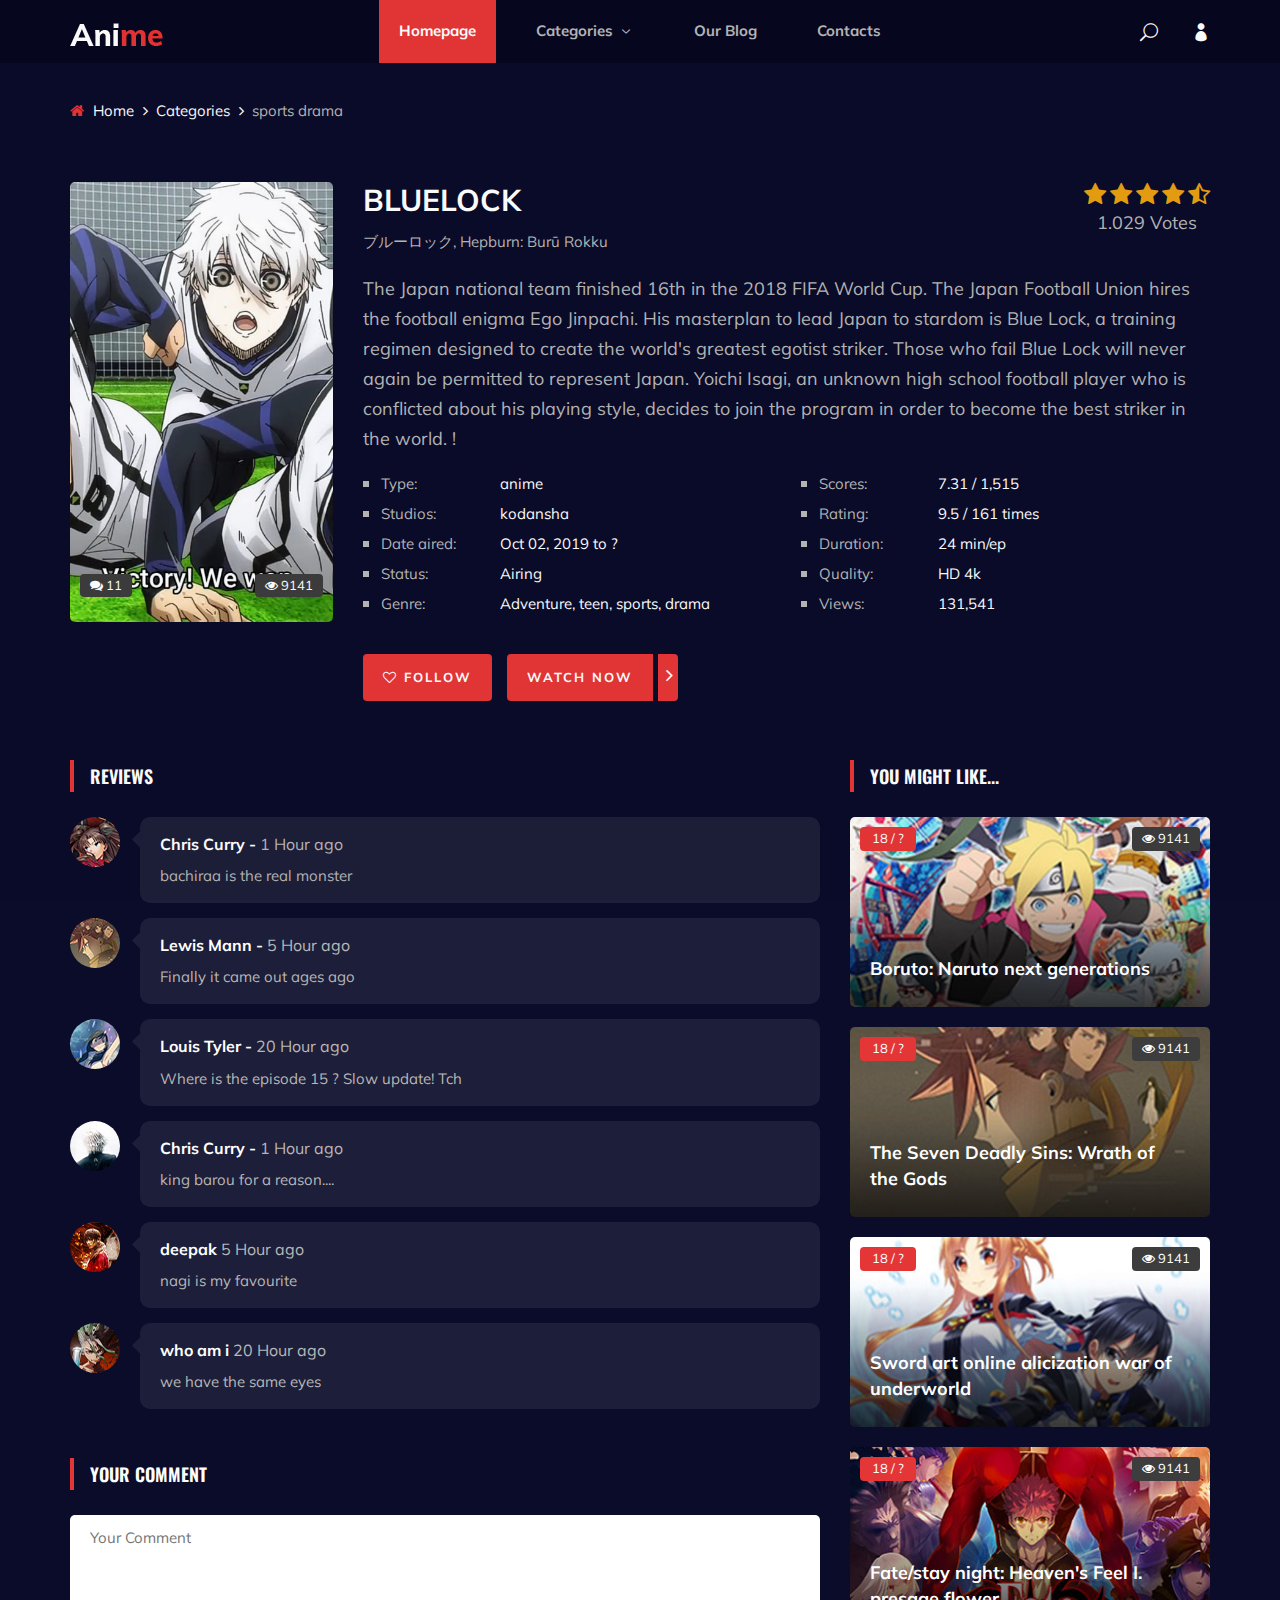
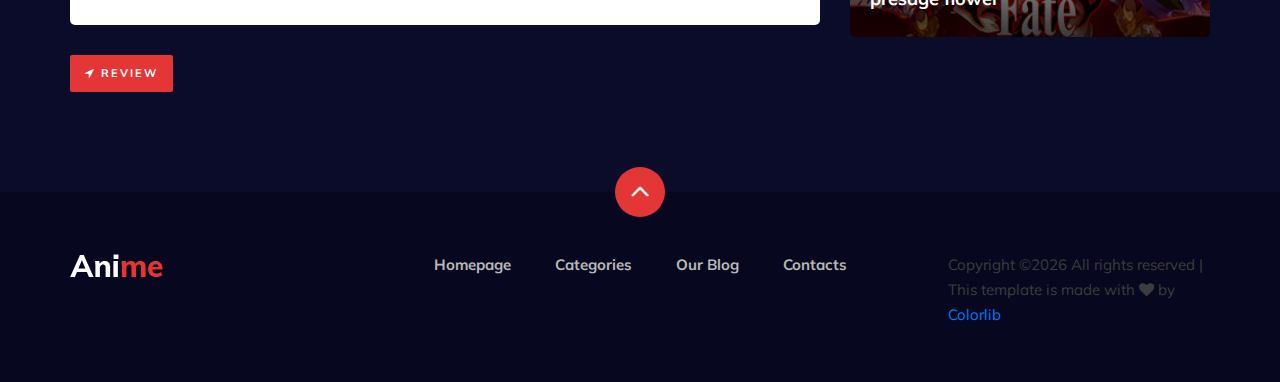
==== commit ca671bbf: "blog edited" ====
--- a/anime-main/anime-details.html
+++ b/anime-main/anime-details.html
@@ -83,7 +83,7 @@
                     <div class="breadcrumb__links">
                         <a href="./index.html"><i class="fa fa-home"></i> Home</a>
                         <a href="./categories.html">Categories</a>
-                        <span>Romance</span>
+                        <span>sports drama</span>
                     </div>
                 </div>
             </div>
@@ -97,7 +97,7 @@
             <div class="anime__details__content">
                 <div class="row">
                     <div class="col-lg-3">
-                        <div class="anime__details__pic set-bg" data-setbg="img/anime/details-pic.jpg">
+                        <div class="anime__details__pic set-bg" data-setbg="img/anime/bluelock.jpeg">
                             <div class="comment"><i class="fa fa-comments"></i> 11</div>
                             <div class="view"><i class="fa fa-eye"></i> 9141</div>
                         </div>
@@ -105,8 +105,8 @@
                     <div class="col-lg-9">
                         <div class="anime__details__text">
                             <div class="anime__details__title">
-                                <h3>Fate Stay Night: Unlimited Blade</h3>
-                                <span>フェイト／ステイナイト, Feito／sutei naito</span>
+                                <h3>BLUELOCK</h3>
+                                <span>ブルーロック, Hepburn: Burū Rokku</span>
                             </div>
                             <div class="anime__details__rating">
                                 <div class="rating">
@@ -118,27 +118,24 @@
                                 </div>
                                 <span>1.029 Votes</span>
                             </div>
-                            <p>Every human inhabiting the world of Alcia is branded by a “Count” or a number written on
-                                their body. For Hina’s mother, her total drops to 0 and she’s pulled into the Abyss,
-                                never to be seen again. But her mother’s last words send Hina on a quest to find a
-                            legendary hero from the Waste War - the fabled Ace!</p>
+                            <p>The Japan national team finished 16th in the 2018 FIFA World Cup. The Japan Football Union hires the football enigma Ego Jinpachi. His masterplan to lead Japan to stardom is Blue Lock, a training regimen designed to create the world's greatest egotist striker. Those who fail Blue Lock will never again be permitted to represent Japan. Yoichi Isagi, an unknown high school football player who is conflicted about his playing style, decides to join the program in order to become the best striker in the world. !</p>
                             <div class="anime__details__widget">
                                 <div class="row">
                                     <div class="col-lg-6 col-md-6">
                                         <ul>
-                                            <li><span>Type:</span> TV Series</li>
-                                            <li><span>Studios:</span> Lerche</li>
+                                            <li><span>Type:</span> anime</li>
+                                            <li><span>Studios:</span> kodansha</li>
                                             <li><span>Date aired:</span> Oct 02, 2019 to ?</li>
                                             <li><span>Status:</span> Airing</li>
-                                            <li><span>Genre:</span> Action, Adventure, Fantasy, Magic</li>
+                                            <li><span>Genre:</span> Adventure, teen, sports, drama</li>
                                         </ul>
                                     </div>
                                     <div class="col-lg-6 col-md-6">
                                         <ul>
                                             <li><span>Scores:</span> 7.31 / 1,515</li>
-                                            <li><span>Rating:</span> 8.5 / 161 times</li>
+                                            <li><span>Rating:</span> 9.5 / 161 times</li>
                                             <li><span>Duration:</span> 24 min/ep</li>
-                                            <li><span>Quality:</span> HD</li>
+                                            <li><span>Quality:</span> HD 4k</li>
                                             <li><span>Views:</span> 131,541</li>
                                         </ul>
                                     </div>
@@ -146,7 +143,7 @@
                             </div>
                             <div class="anime__details__btn">
                                 <a href="#" class="follow-btn"><i class="fa fa-heart-o"></i> Follow</a>
-                                <a href="#" class="watch-btn"><span>Watch Now</span> <i
+                                <a href="bluelock.html" class="watch-btn"><span>Watch Now</span> <i
                                     class="fa fa-angle-right"></i></a>
                                 </div>
                             </div>
@@ -165,8 +162,7 @@
                                 </div>
                                 <div class="anime__review__item__text">
                                     <h6>Chris Curry - <span>1 Hour ago</span></h6>
-                                    <p>whachikan Just noticed that someone categorized this as belonging to the genre
-                                    "demons" LOL</p>
+                                    <p>bachiraa is the real monster</p>
                                 </div>
                             </div>
                             <div class="anime__review__item">
@@ -193,8 +189,7 @@
                                 </div>
                                 <div class="anime__review__item__text">
                                     <h6>Chris Curry - <span>1 Hour ago</span></h6>
-                                    <p>whachikan Just noticed that someone categorized this as belonging to the genre
-                                    "demons" LOL</p>
+                                    <p>king barou for a reason....</p>
                                 </div>
                             </div>
                             <div class="anime__review__item">
@@ -202,8 +197,8 @@
                                     <img src="img/anime/review-5.jpg" alt="">
                                 </div>
                                 <div class="anime__review__item__text">
-                                    <h6>Lewis Mann - <span>5 Hour ago</span></h6>
-                                    <p>Finally it came out ages ago</p>
+                                    <h6>deepak <span>5 Hour ago</span></h6>
+                                    <p>nagi is my favourite</p>
                                 </div>
                             </div>
                             <div class="anime__review__item">
@@ -211,8 +206,8 @@
                                     <img src="img/anime/review-6.jpg" alt="">
                                 </div>
                                 <div class="anime__review__item__text">
-                                    <h6>Louis Tyler - <span>20 Hour ago</span></h6>
-                                    <p>Where is the episode 15 ? Slow update! Tch</p>
+                                    <h6>who am i <span>20 Hour ago</span></h6>
+                                    <p>we have the same eyes</p>
                                 </div>
                             </div>
                         </div>
--- a/anime-main/css/style.css
+++ b/anime-main/css/style.css
@@ -1994,7 +1994,91 @@
 .footer__copyright__text a {
 	color: #e53637;
 }
-
+.heading{
+	text-align: center;
+	color: rgba(245, 222, 179, 0.541);
+}
+.ideas{
+	color: rgba(245, 222, 179, 0.541);
+}
+
+.form{
+	text-align: center;
+	margin-top: 20px;
+	padding: 10px 10px;
+}
+.name{
+	text-align: center;
+	color: #0372b1;
+	border-radius: 5px;
+	background-color: rgba(245, 222, 179, 0.541);
+	border: #0372b1;
+	font-family: 'Times New Roman', Times, serif;
+	padding: 5px 20px;
+}
+.email{
+	text-align: center;
+	margin: 5px;
+	border-radius: 5px;
+	background-color: rgba(245, 222, 179, 0.541);
+	border: #0372b1;
+	color: #0372b1;
+	font-family:'Times New Roman', Times, serif;
+	padding: 5px 20px;
+}
+.submit{
+	text-align: center;
+	/* margin: 5px; */
+	border-radius: 5px;
+	background-color: rgba(245, 222, 179, 0.541);
+	border: #0372b1;
+	color: #0372b1;
+	font-family: 'Times New Roman', Times, serif;
+
+}
+.textarea{
+	text-align: center;
+	color: #0372b1;
+	border-radius: 5px;
+	background-color:rgba(245, 222, 179, 0.541);
+	border: #0372b1;
+	font-family: 'Times New Roman', Times, serif;
+	padding: 5px 20px;
+
+}
+.n{
+	color: white;
+}
+.e{
+	color: white;
+}
+.m{
+	color: white;
+}
+.submit:hover{
+	background-color: #000000;
+}
+.keep{
+	color: white;
+	text-align: left;
+}
+.updated{
+	color: rgba(245, 222, 179, 0.541);
+	text-align: left;
+}
+.response{
+	color: #0372b1;
+	text-align: left;
+}
+h5.naruto:hover{
+	background-color: #0372b1;
+}
+h5.aoashi:hover{
+	background-color: #0372b1;
+}
+h5.bluelock:hover{
+	background-color: #0372b1;
+}
 /*--------------------------------- Responsive Media Quaries -----------------------------*/
 
 @media only screen and (min-width: 1200px) and (max-width: 1300px) {
